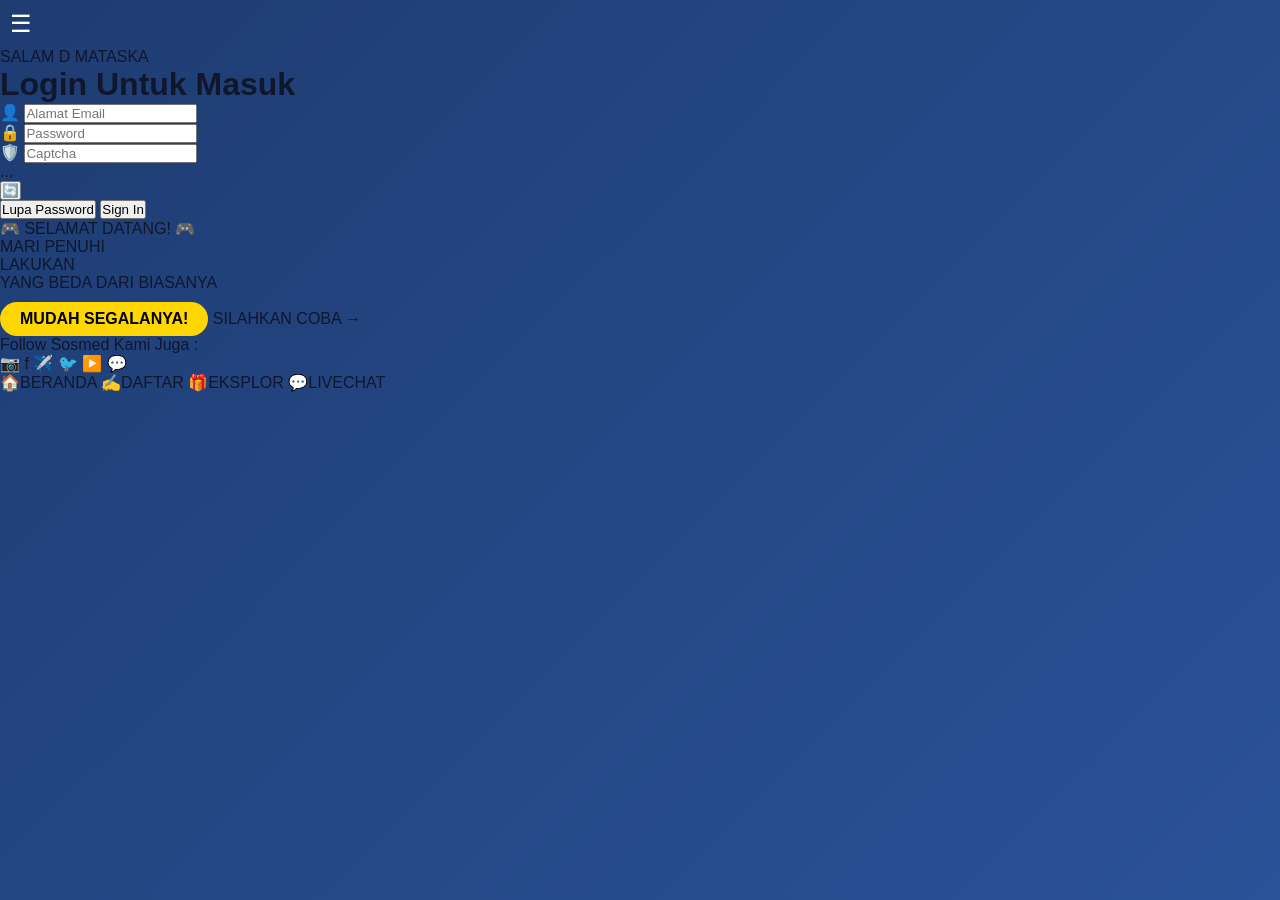
==== index.html @ 355a2a34 "Revise title and enhance sidebar navigation Updated the title and improved accessibility attributes." ====
<!DOCTYPE html>
<html lang="id">
<head>
  <meta charset="UTF-8" />
  <meta name="viewport" content="width=device-width, initial-scale=1.0, maximum-scale=1.0, user-scalable=no" />
  <title>SDN 139 LAMANDA - Portal Resmi</title>
  
  <!-- CSS Modular -->
  <link rel="stylesheet" href="css/core/variables.css">
  <link rel="stylesheet" href="css/core/reset.css">
  <link rel="stylesheet" href="css/layouts/main-layout.css">
  <link rel="stylesheet" href="css/components/ui-components.css">
  <link rel="stylesheet" href="css/components/animations.css">
  <link rel="stylesheet" href="css/modal.css">
  
  <style>
    .menu-btn { background: none; border: none; font-size: 24px; cursor: pointer; color: #fff; padding: 10px; }
    .sidebar { position: fixed; top: 0; left: -280px; width: 260px; height: 100%; background-color: #1a1a2e; color: #fff; transition: left 0.3s ease-in-out; z-index: 1000; box-shadow: 2px 0 10px rgba(0,0,0,0.3); padding-top: 60px; }
    .sidebar.active { left: 0; }
    .close-btn { position: absolute; top: 15px; right: 15px; background: none; border: none; color: #fff; font-size: 28px; cursor: pointer; }
    .sidebar-link { display: flex; align-items: center; padding: 15px 25px; color: #e0e0e0; text-decoration: none; font-size: 16px; border-bottom: 1px solid rgba(255,255,255,0.1); transition: background 0.2s, color 0.2s; }
    .sidebar-link:hover { background-color: #16213e; color: #FFD700; }
    .sidebar-link span { margin-right: 12px; font-size: 20px; }
    .sidebar-overlay { position: fixed; top: 0; left: 0; width: 100%; height: 100%; background-color: rgba(0, 0, 0, 0.5); z-index: 999; display: none; }
    .sidebar-overlay.active { display: block; }
  </style>
</head>
<body>

  <!-- Sidebar Navigasi -->
  <aside class="sidebar" id="sidebar">
    <button class="close-btn" id="closeSidebar" aria-label="Tutup Menu">✕</button>
    <div style="padding: 20px 25px; font-size: 18px; font-weight: bold; border-bottom: 2px solid #FFD700; margin-bottom: 10px;">🏫 TENTANG KAMI</div>
    <a href="visi-misi.html" class="sidebar-link"><span>🎯</span> Visi & Misi Sekolah</a>
    <a href="personil.html" class="sidebar-link"><span>👥</span> Personil</a>
    <a href="rubrik-info.html" class="sidebar-link"><span>📰</span> Rubrik Info</a>
    <a href="layanan.html" class="sidebar-link"><span>🛠️</span> Kombel SAHABAT BERIMAN</a>
    <a href="bel-sekolah.html" class="sidebar-link"><span>🔔</span> Bel Sekolah</a>
  </aside>

  <div class="sidebar-overlay" id="sidebarOverlay"></div>

  <!-- Header -->
  <header class="header">
    <button class="menu-btn" id="menuBtn" aria-label="Buka Menu">☰</button>
    <div class="logo-text">SALAM <span> D MATASKA</span></div>
    <div style="width: 50px;"></div>
  </header>

  <!-- Konten Utama -->
  <main class="container">
    <h1 class="page-title">Login Untuk Masuk</h1>

    <div class="login-box">
      <form id="loginForm">
        <div class="form-group">
          <span class="form-icon">👤</span>
          <input type="email" id="email" class="form-control" placeholder="Alamat Email" required>
        </div>

        <div class="form-group">
          <span class="form-icon">🔒</span>
          <input type="password" id="password" class="form-control" placeholder="Password" required>
        </div>

        <div class="form-group">
          <div class="captcha-box">
            <span class="form-icon">🛡️</span>
            <input type="text" id="captchaInput" class="form-control" placeholder="Captcha" style="flex: 1;" required>
            <div class="captcha-image" id="captcha">...</div>
            <button type="button" class="refresh-captcha" id="btnRefreshCaptcha" aria-label="Refresh Captcha">🔄</button>
          </div>
        </div>

        <div class="button-group">
          <button type="button" class="btn btn-secondary" id="btnForgotPassword">Lupa Password</button>
          <button type="submit" class="btn btn-primary">Sign In</button>
        </div>
      </form>
    </div>

    <div id="infoBerjalan" class="info-berjalan" style="display: none;">
      <div id="infoSlide" class="info-slide">
        <div class="info-judul" id="infoJudul"></div>
        <div class="info-isi-running" id="infoTeks"><span></span></div>
      </div>
    </div>

    <!-- Promo Banner -->
    <div class="promo-banner">
      <div class="promo-title">🎮 SELAMAT DATANG! 🎮</div>
      <div class="promo-subtitle">MARI PENUHI<br>LAKUKAN<br>YANG BEDA DARI BIASANYA</div>
      <div style="background: #FFD700; color: #000; padding: 8px 20px; border-radius: 20px; display: inline-block; font-weight: bold; margin-top: 10px;">MUDAH SEGALANYA!</div>
      <a href="#" class="promo-cta">SILAHKAN COBA →</a>
    </div>

    <!-- Sosial Media -->
    <div class="social-section">
      <div class="social-title">Follow Sosmed Kami Juga :</div>
      <div class="social-icons">
        <a href="#" class="social-icon instagram" title="Instagram">📷</a>
        <a href="#" class="social-icon facebook" title="Facebook">f</a>
        <a href="#" class="social-icon telegram" title="Telegram">✈️</a>
        <a href="#" class="social-icon twitter" title="Twitter">🐦</a>
        <a href="#" class="social-icon youtube" title="YouTube">▶️</a>
        <a href="#" class="social-icon whatsapp" title="WhatsApp">💬</a>
      </div>
    </div>
  </main>

  <!-- Bottom Navigation -->
  <nav class="bottom-nav">
    <a href="#" class="nav-item active"><span class="nav-icon">🏠</span><span class="nav-label">BERANDA</span></a>
    <a href="#" class="nav-item" id="navDaftar"><span class="nav-icon">✍️</span><span class="nav-label">DAFTAR</span></a>
    <a href="#" class="nav-item" id="navEksplor"><span class="nav-icon">🎁</span><span class="nav-label">EKSPLOR</span></a>
    <a href="#" class="nav-item" id="navLiveChat"><span class="nav-icon">💬</span><span class="nav-label">LIVECHAT</span></a>
  </nav>

  <!-- Modal Eksplor -->
  <div id="modalEksplor" class="modal-eksplor-overlay">
    <div class="modal-eksplor-content">
      <button class="modal-eksplor-close" id="btnCloseModal" aria-label="Tutup">&times;</button>
      <div class="modal-eksplor-header">
        <div class="modal-eksplor-icon">💡</div>
        <h2>Eksplorasi Dashboard</h2>
        <p>Selamat datang di Sistem Manajemen SDN 139 LAMANDA.</p>
      </div>
      <div class="modal-eksplor-body">
        <h3 class="modal-section-title"> 6 Fitur Global Utama</h3>
        <div class="feature-grid">
          <div class="feature-item"><div class="feature-icon-wrap portal">🌐</div><div class="feature-text"><strong>Layanan Portal</strong><p>Akses cepat ke SIAGA Pendis, SIMPKB.</p></div></div>
          <div class="feature-item"><div class="feature-icon-wrap arsip">📁</div><div class="feature-text"><strong>Dokumen Arsip</strong><p>Penyimpanan dokumen penting.</p></div></div>
          <div class="feature-item"><div class="feature-icon-wrap statistik">📊</div><div class="feature-text"><strong>Data Statistik</strong><p>Visualisasi data real-time.</p></div></div>
          <div class="feature-item"><div class="feature-icon-wrap admin">📚</div><div class="feature-text"><strong>Administrasi Pembelajaran</strong><p>Modul ajar, penilaian, jadwal.</p></div></div>
          <div class="feature-item"><div class="feature-icon-wrap kolab">🤝</div><div class="feature-text"><strong>Kolaborasi</strong><p>Ruang diskusi antar pendidik.</p></div></div>
          <div class="feature-item"><div class="feature-icon-wrap monitor">👁️</div><div class="feature-text"><strong>Monitoring</strong><p>Pantau progres pembelajaran.</p></div></div>
        </div>
      </div>
      <div class="modal-eksplor-footer">
        <button class="btn-modal-primary" id="btnCloseModalAction">Mengerti, Saya Siap Login</button>
      </div>
    </div>
  </div>

  <!-- Modal Daftar -->
  <div id="modalDaftar" class="modal-overlay-base">
    <div class="modal-daftar-content">
      <button class="modal-daftar-close" id="btnCloseDaftar" aria-label="Tutup">&times;</button>
      <div class="modal-daftar-header">
        <div class="modal-daftar-icon">✍️</div>
        <h2>Pilih Jenis Pendaftaran</h2>
      </div>
      <div class="modal-daftar-body">
        <a href="daftar-member.html" class="choice-card"><div class="choice-icon member">👤</div><div class="choice-text"><h3>Member Dashboard</h3><p>Untuk Guru, Staf, atau Admin.</p></div><div class="choice-arrow">→</div></a>
        <a href="daftar-ppdb.html" class="choice-card"><div class="choice-icon ppdb">🎓</div><div class="choice-text"><h3>Peserta Didik Baru</h3><p>Untuk calon siswa baru (PPDB).</p></div><div class="choice-arrow">→</div></a>
      </div>
      <div class="modal-daftar-footer"><button class="btn-modal-secondary" id="btnCancelDaftar">Batal</button></div>
    </div>
  </div>

  <!-- Modal Lupa Password -->
  <div id="modalLupaPassword" class="modal-overlay-base">
    <div class="modal-daftar-content" style="max-width: 400px;">
      <button class="modal-daftar-close" id="btnCloseLupaPassword" aria-label="Tutup">&times;</button>
      <div class="modal-daftar-header">
        <div class="modal-daftar-icon">🔒</div>
        <h2>Lupa Password?</h2>
        <p style="font-size: 14px; color: #666; margin-top: 5px;">Masukkan email Anda. Kami akan mengirimkan tautan untuk mengatur ulang password.</p>
      </div>
      <div class="modal-daftar-body" style="padding: 20px;">
        <div class="form-group" style="margin-bottom: 15px;">
          <span class="form-icon">📧</span>
          <input type="email" id="resetEmailInput" class="form-control" placeholder="Alamat Email Terdaftar" required>
        </div>
        <div id="lupaPasswordMessage" style="font-size: 13px; margin-bottom: 10px; display: none;"></div>
      </div>
      <div class="modal-daftar-footer" style="display: flex; gap: 10px; justify-content: flex-end;">
        <button class="btn-modal-secondary" id="btnCancelLupaPassword">Batal</button>
        <button class="btn-modal-primary" id="btnSubmitResetEmail">Kirim Tautan</button>
      </div>
    </div>
  </div>

  <div class="loading" id="loading"><div class="spinner"></div></div>

  <!-- Firebase & Scripts -->
  <script type="module" src="js/firebase-config.js"></script>
  <script type="module" src="js/auth-login.js"></script>

  <script>window.LIVECHAT_HIDE_FAB = true;</script>
  <script type="module" src="js/live-chat/live-chat.js"></script>

  <script type="module">
    import { LoginController } from './js/controllers/login-controller.js';
    import { AnnouncementRotator } from './js/components/announcement-rotator.js';
    import { Sidebar } from './js/components/sidebar.js';
    import { initNavActiveState } from './js/components/nav-active-state.js';
    import { Captcha } from './js/components/captcha.js';
    import { ForgotPasswordHandler } from './js/auth-forgot-password.js';

    const captchaManager = new Captcha();
    
    const btnRefresh = document.getElementById('btnRefreshCaptcha');
    if (btnRefresh) btnRefresh.addEventListener('click', () => captchaManager.refresh());

    document.addEventListener('DOMContentLoaded', () => {
      captchaManager.generate();
      
      const loginCtrl = new LoginController(captchaManager);
      loginCtrl.init();
      
      new AnnouncementRotator('infoBerjalan').init();
      new Sidebar().init();
      initNavActiveState();
      
      new ForgotPasswordHandler(); 
    });
  </script>

  <!-- Modal Handlers -->
  <script>
    (function() {
      const modalEksplor = document.getElementById('modalEksplor');
      const navEksplor = document.getElementById('navEksplor');
      const btnCloseEksplor = document.getElementById('btnCloseModal');
      const btnCloseEksplorAction = document.getElementById('btnCloseModalAction');

      function openEksplor(e) { if (e) e.preventDefault(); modalEksplor?.classList.add('active'); document.body.style.overflow = 'hidden'; }
      function closeEksplor() { modalEksplor?.classList.remove('active'); document.body.style.overflow = ''; }

      navEksplor?.addEventListener('click', openEksplor);
      btnCloseEksplor?.addEventListener('click', closeEksplor);
      btnCloseEksplorAction?.addEventListener('click', closeEksplor);
      modalEksplor?.addEventListener('click', function(e) { if (e.target === modalEksplor) closeEksplor(); });

      const modalDaftar = document.getElementById('modalDaftar');
      const navDaftar = document.getElementById('navDaftar');
      const btnCloseDaftar = document.getElementById('btnCloseDaftar');
      const btnCancelDaftar = document.getElementById('btnCancelDaftar');

      function openDaftar(e) { if (e) e.preventDefault(); modalDaftar?.classList.add('active'); document.body.style.overflow = 'hidden'; }
      function closeDaftar() { modalDaftar?.classList.remove('active'); document.body.style.overflow = ''; }

      navDaftar?.addEventListener('click', openDaftar);
      btnCloseDaftar?.addEventListener('click', closeDaftar);
      btnCancelDaftar?.addEventListener('click', closeDaftar);
      modalDaftar?.addEventListener('click', function(e) { if (e.target === modalDaftar) closeDaftar(); });

      const navLiveChat = document.getElementById('navLiveChat');
      navLiveChat?.addEventListener('click', function(e) {
        e.preventDefault();
        if (typeof window.liveChatToggle === 'function') {
          window.liveChatToggle();
        } else {
          alert('Fitur LiveChat sedang memuat, coba lagi sebentar.');
        }
      });

      document.addEventListener('keydown', function(e) {
        if (e.key === 'Escape') { 
          if (modalEksplor?.classList.contains('active')) closeEksplor(); 
          if (modalDaftar?.classList.contains('active')) closeDaftar(); 
        }
      });
    })();
  </script>
</body>
</html>
---- css/core/variables.css ----
/* =========================================
   DESIGN SYSTEM - VARIABLES (CSS TOKENS)
   ========================================= */

:root {
  /*  Brand Colors */
  --color-primary: #1e3c72;
  --color-secondary: #2a5298;
  --color-accent: #FFD700;
  --color-success: #4CAF50;
  --color-danger: #f5576c;
  
  /* ️ Neutral Colors */
  --color-text-dark: #0f172a;
  --color-text-light: #64748b;
  --color-border: #e2e8f0;
  --color-bg-white: #ffffff;
  --color-bg-light: #f8fafc;
  --color-bg-dark: #1a1a1a;

  /* 📏 Spacing */
  --spacing-xs: 4px;
  --spacing-sm: 8px;
  --spacing-md: 16px;
  --spacing-lg: 24px;
  --spacing-xl: 32px;

  /* 🔄 Border Radius */
  --radius-sm: 6px;
  --radius-md: 8px;
  --radius-lg: 12px;
  --radius-xl: 16px;
  --radius-round: 50%;

  /*  Shadows */
  --shadow-sm: 0 2px 8px rgba(0,0,0,0.1);
  --shadow-md: 0 4px 12px rgba(0,0,0,0.15);
  --shadow-lg: 0 8px 20px rgba(0,0,0,0.2);

  /* 🔤 Typography */
  --font-family: 'Segoe UI', Tahoma, Geneva, Verdana, sans-serif;
  --font-size-sm: 13px;
  --font-size-md: 15px;
  --font-size-lg: 18px;
  --font-size-xl: 24px;
}
---- css/modal.css ----
/* ============================================ */
/* css/modal.css - STYLE UNTUK SEMUA MODAL      */
/* ============================================ */

/* Base Overlay untuk semua modal */
.modal-overlay-base,
.modal-eksplor-overlay {
  display: none;
  position: fixed;
  top: 0;
  left: 0;
  width: 100%;
  height: 100%;
  background: rgba(0, 0, 0, 0.75);
  backdrop-filter: blur(5px);
  -webkit-backdrop-filter: blur(5px);
  z-index: 10001;
  justify-content: center;
  align-items: center;
  padding: 16px;
  animation: fadeInOverlay 0.3s ease;
}

.modal-overlay-base.active,
.modal-eksplor-overlay.active {
  display: flex;
}

@keyframes fadeInOverlay {
  from { opacity: 0; }
  to { opacity: 1; }
}

/* Konten Modal (Base) */
.modal-eksplor-content,
.modal-daftar-content {
  background: #fff;
  border-radius: 16px;
  width: 100%;
  max-width: 720px;
  max-height: 90vh;
  overflow-y: auto;
  position: relative;
  box-shadow: 0 20px 60px rgba(0, 0, 0, 0.4);
  animation: slideUp 0.4s cubic-bezier(0.16, 1, 0.3, 1);
}

.modal-daftar-content {
  max-width: 500px;
}

@keyframes slideUp {
  from { transform: translateY(30px); opacity: 0; }
  to { transform: translateY(0); opacity: 1; }
}

/* Tombol Tutup (X) */
.modal-eksplor-close,
.modal-daftar-close {
  position: sticky;
  top: 12px;
  float: right;
  margin: 12px 12px 0 0;
  background: rgba(255, 255, 255, 0.8);
  border: none;
  width: 40px;
  height: 40px;
  border-radius: 50%;
  font-size: 26px;
  line-height: 1;
  cursor: pointer;
  color: #4b5563;
  display: flex;
  align-items: center;
  justify-content: center;
  transition: all 0.2s;
  z-index: 10;
}

.modal-eksplor-close:hover,
.modal-daftar-close:hover {
  background: #fee2e2;
  color: #dc2626;
  transform: rotate(90deg);
}

/* === MODAL EKSPLOR === */
.modal-eksplor-header {
  padding: 32px 32px 20px;
  text-align: center;
  background: linear-gradient(135deg, #1e3c72 0%, #2a5298 100%);
  color: #fff;
  border-radius: 16px 16px 0 0;
}

.modal-eksplor-icon {
  font-size: 48px;
  margin-bottom: 12px;
  display: inline-block;
  animation: bounceIcon 2s ease-in-out infinite;
}

@keyframes bounceIcon {
  0%, 100% { transform: translateY(0); }
  50% { transform: translateY(-8px); }
}

.modal-eksplor-header h2 {
  color: #fff;
  font-size: 1.6rem;
  margin-bottom: 8px;
}

.modal-eksplor-header p {
  color: rgba(255, 255, 255, 0.9);
  font-size: 14px;
  line-height: 1.5;
  max-width: 500px;
  margin: 0 auto;
}

.modal-eksplor-body {
  padding: 24px 32px;
}

.modal-section-title {
  color: #1e3c72;
  font-size: 1.1rem;
  margin-bottom: 16px;
  margin-top: 8px;
  font-weight: bold;
  border-left: 4px solid #FFD700;
  padding-left: 12px;
}

.feature-grid {
  display: grid;
  grid-template-columns: repeat(auto-fill, minmax(280px, 1fr));
  gap: 14px;
  margin-bottom: 24px;
}

.feature-item {
  display: flex;
  gap: 12px;
  padding: 14px;
  background: #f8fafc;
  border-radius: 10px;
  border: 1px solid #e2e8f0;
  transition: all 0.2s;
}

.feature-item:hover {
  transform: translateY(-2px);
  box-shadow: 0 4px 12px rgba(0, 0, 0, 0.08);
  border-color: #2a5298;
}

.feature-icon-wrap {
  width: 44px;
  height: 44px;
  border-radius: 10px;
  display: flex;
  align-items: center;
  justify-content: center;
  font-size: 22px;
  flex-shrink: 0;
}

.feature-icon-wrap.portal { background: #dbeafe; }
.feature-icon-wrap.arsip { background: #fef3c7; }
.feature-icon-wrap.statistik { background: #d1fae5; }
.feature-icon-wrap.admin { background: #fce7f3; }
.feature-icon-wrap.kolab { background: #e0e7ff; }
.feature-icon-wrap.monitor { background: #fee2e2; }

.feature-text strong {
  display: block;
  color: #0f172a;
  margin-bottom: 4px;
  font-size: 14px;
}

.feature-text p {
  color: #64748b;
  font-size: 13px;
  line-height: 1.4;
  margin: 0;
}

.how-it-works {
  background: linear-gradient(135deg, #eff6ff 0%, #dbeafe 100%);
  border-radius: 12px;
  padding: 20px;
  margin-bottom: 20px;
  border-left: 4px solid #2a5298;
}

.how-list {
  list-style: none;
  margin: 12px 0 0 0;
  padding: 0;
}

.how-list li {
  display: flex;
  align-items: flex-start;
  gap: 12px;
  margin-bottom: 12px;
  color: #1e3a8a;
  font-size: 14px;
  line-height: 1.5;
}

.step-number {
  background: #2a5298;
  color: #fff;
  width: 28px;
  height: 28px;
  border-radius: 50%;
  display: flex;
  align-items: center;
  justify-content: center;
  font-weight: bold;
  font-size: 14px;
  flex-shrink: 0;
}

.keunggulan-box {
  background: #fffbeb;
  border-radius: 12px;
  padding: 20px;
  border-left: 4px solid #FFD700;
}

.keunggulan-list {
  list-style: none;
  padding: 0;
  margin: 12px 0 0 0;
}

.keunggulan-list li {
  padding: 6px 0;
  color: #78350f;
  font-size: 14px;
  line-height: 1.5;
}

.modal-eksplor-footer {
  padding: 20px 32px 28px;
  text-align: center;
  border-top: 1px solid #e5e7eb;
  background: #f9fafb;
  border-radius: 0 0 16px 16px;
}

.modal-eksplor-footer p {
  color: #6b7280;
  margin-bottom: 16px;
  font-size: 14px;
}

.btn-modal-primary {
  background: linear-gradient(135deg, #667eea 0%, #764ba2 100%);
  color: #fff;
  padding: 12px 32px;
  border: none;
  border-radius: 25px;
  font-weight: bold;
  font-size: 15px;
  cursor: pointer;
  transition: all 0.3s;
  box-shadow: 0 4px 12px rgba(102, 126, 234, 0.4);
}

.btn-modal-primary:hover {
  transform: translateY(-2px);
  box-shadow: 0 6px 16px rgba(102, 126, 234, 0.5);
}

/* === MODAL DAFTAR === */
.modal-daftar-header {
  padding: 28px 24px 16px;
  text-align: center;
  background: linear-gradient(135deg, #1e3c72 0%, #2a5298 100%);
  color: #fff;
}

.modal-daftar-icon {
  font-size: 40px;
  margin-bottom: 8px;
  display: inline-block;
}

.modal-daftar-header h2 {
  color: #fff;
  font-size: 1.4rem;
  margin: 0 0 6px 0;
}

.modal-daftar-header p {
  color: rgba(255, 255, 255, 0.85);
  font-size: 13px;
  line-height: 1.4;
  margin: 0;
}

.modal-daftar-body {
  padding: 20px;
  display: flex;
  flex-direction: column;
  gap: 16px;
}

.choice-card {
  display: flex;
  align-items: center;
  gap: 16px;
  padding: 16px;
  background: #f8fafc;
  border: 2px solid #e2e8f0;
  border-radius: 12px;
  text-decoration: none;
  color: inherit;
  transition: all 0.2s ease;
}

.choice-card:hover {
  border-color: #2a5298;
  background: #eff6ff;
  transform: translateY(-2px);
  box-shadow: 0 4px 12px rgba(42, 82, 152, 0.15);
}

.choice-icon {
  width: 48px;
  height: 48px;
  border-radius: 10px;
  display: flex;
  align-items: center;
  justify-content: center;
  font-size: 24px;
  flex-shrink: 0;
}

.choice-icon.member { background: #dbeafe; }
.choice-icon.ppdb { background: #fef3c7; }

.choice-text { flex: 1; }

.choice-text h3 {
  font-size: 15px;
  font-weight: bold;
  color: #0f172a;
  margin: 0 0 4px 0;
}

.choice-text p {
  font-size: 12px;
  color: #64748b;
  line-height: 1.4;
  margin: 0;
}

.choice-arrow {
  font-size: 20px;
  color: #94a3b8;
  transition: transform 0.2s;
}

.choice-card:hover .choice-arrow {
  transform: translateX(4px);
  color: #2a5298;
}

.modal-daftar-footer {
  padding: 0 20px 24px;
  text-align: center;
}

.btn-modal-secondary {
  background: #f3f4f6;
  color: #4b5563;
  padding: 12px 32px;
  border: none;
  border-radius: 8px;
  font-weight: bold;
  font-size: 14px;
  cursor: pointer;
  transition: all 0.2s;
  width: 100%;
}

.btn-modal-secondary:hover {
  background: #e5e7eb;
  color: #1f2937;
}

/* Responsif Mobile */
@media (max-width: 480px) {
  .modal-overlay-base,
  .modal-eksplor-overlay {
    padding: 0;
    align-items: flex-end;
  }
  
  .modal-eksplor-content,
  .modal-daftar-content {
    max-width: 100%;
    max-height: 95vh;
    border-radius: 20px 20px 0 0;
    animation: slideUpMobile 0.3s ease-out;
  }
  
  @keyframes slideUpMobile {
    from { transform: translateY(100%); }
    to { transform: translateY(0); }
  }
  
  .modal-eksplor-header,
  .modal-daftar-header {
    padding: 24px 20px 16px;
    border-radius: 20px 20px 0 0;
  }
  
  .modal-eksplor-body,
  .modal-daftar-body {
    padding: 20px;
  }
  
  .feature-grid {
    grid-template-columns: 1fr;
  }
  
  .modal-eksplor-footer {
    padding: 16px 20px 20px;
  }
  
  .btn-modal-primary,
  .btn-modal-secondary {
    width: 100%;
    padding: 14px;
  }
}
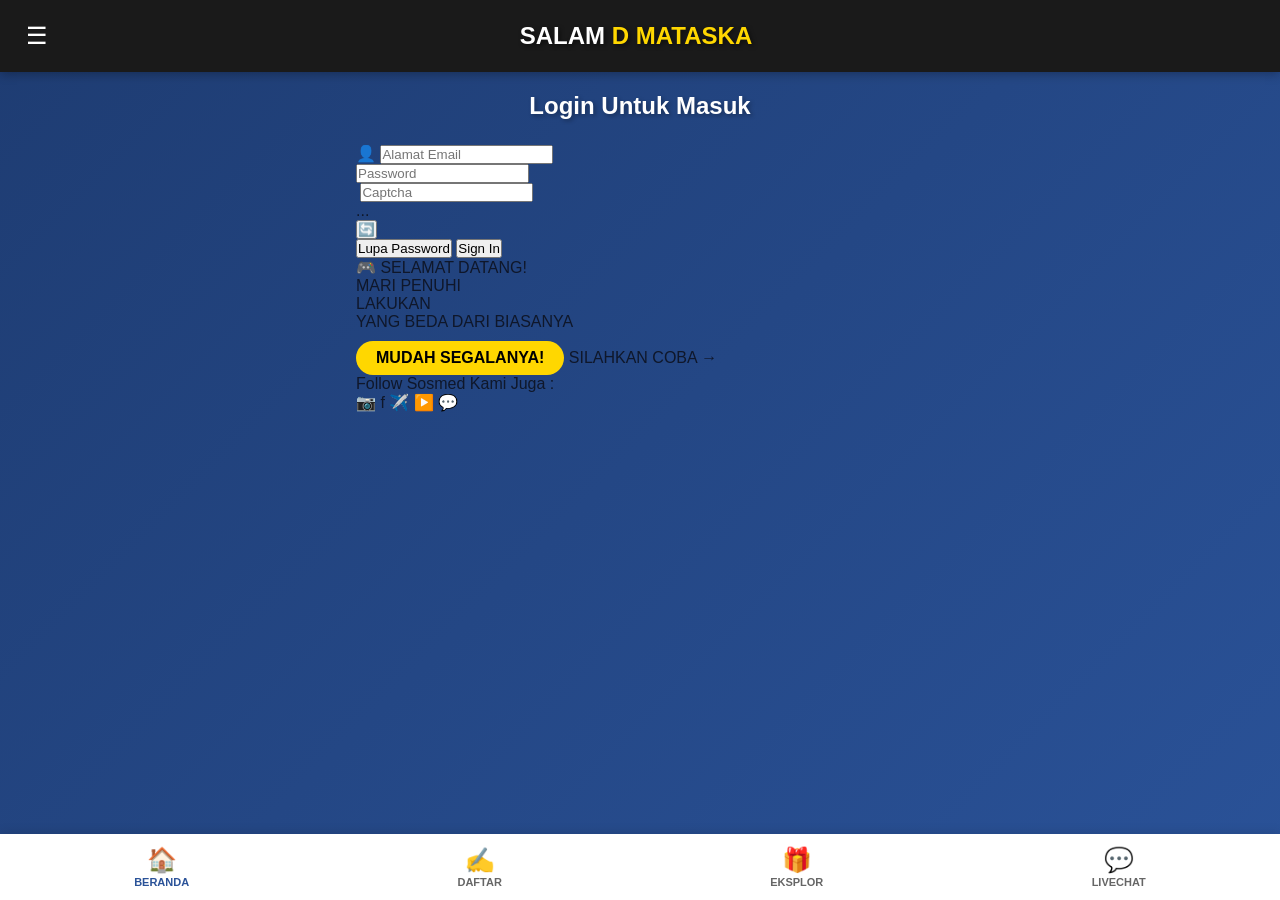
==== commit c69ee14e: "Update index.html" ====
--- a/index.html
+++ b/index.html
@@ -3,12 +3,12 @@
 <head>
   <meta charset="UTF-8" />
   <meta name="viewport" content="width=device-width, initial-scale=1.0, maximum-scale=1.0, user-scalable=no" />
-  <title>SDN 139 LAMANDA - Portal Resmi</title>
+  <title>SDN 139LAMANDA - sdn139 LAMANDA</title>
   
-  <!-- CSS Modular -->
+  <!-- ✅ CSS MODULAR (login.css & form.css dihapus karena konflik dengan design system) -->
   <link rel="stylesheet" href="css/core/variables.css">
   <link rel="stylesheet" href="css/core/reset.css">
-  <link rel="stylesheet" href="css/layouts/main-layout.css">
+  <link rel="stylesheet" href="css/layout/main-layout.css">
   <link rel="stylesheet" href="css/components/ui-components.css">
   <link rel="stylesheet" href="css/components/animations.css">
   <link rel="stylesheet" href="css/modal.css">
@@ -26,29 +26,25 @@
   </style>
 </head>
 <body>
-
-  <!-- Sidebar Navigasi -->
-  <aside class="sidebar" id="sidebar">
-    <button class="close-btn" id="closeSidebar" aria-label="Tutup Menu">✕</button>
+  <div class="sidebar" id="sidebar">
+    <button class="close-btn" id="closeSidebar">✕</button>
     <div style="padding: 20px 25px; font-size: 18px; font-weight: bold; border-bottom: 2px solid #FFD700; margin-bottom: 10px;">🏫 TENTANG KAMI</div>
-    <a href="visi-misi.html" class="sidebar-link"><span>🎯</span> Visi & Misi Sekolah</a>
-    <a href="personil.html" class="sidebar-link"><span>👥</span> Personil</a>
-    <a href="rubrik-info.html" class="sidebar-link"><span>📰</span> Rubrik Info</a>
-    <a href="layanan.html" class="sidebar-link"><span>🛠️</span> Kombel SAHABAT BERIMAN</a>
-    <a href="bel-sekolah.html" class="sidebar-link"><span>🔔</span> Bel Sekolah</a>
-  </aside>
+    <a href="visi-misi.html" class="sidebar-link"><span></span> Visi & Misi Sekolah</a>
+    <a href="personil.html" class="sidebar-link"><span></span> Personil</a>
+    <a href="rubrik-info.html" class="sidebar-link"><span></span> Rubrik Info</a>
+    <a href="layanan.html" class="sidebar-link"><span>️</span> Kombel SAHABAT BERIMAN</a>
+    <a href="bel-sekolah.html" class="sidebar-link"><span></span> bel sekolah</a>
+  </div>
 
   <div class="sidebar-overlay" id="sidebarOverlay"></div>
 
-  <!-- Header -->
   <header class="header">
-    <button class="menu-btn" id="menuBtn" aria-label="Buka Menu">☰</button>
+    <button class="menu-btn" id="menuBtn">☰</button>
     <div class="logo-text">SALAM <span> D MATASKA</span></div>
     <div style="width: 50px;"></div>
   </header>
 
-  <!-- Konten Utama -->
-  <main class="container">
+  <div class="container">
     <h1 class="page-title">Login Untuk Masuk</h1>
 
     <div class="login-box">
@@ -59,16 +55,16 @@
         </div>
 
         <div class="form-group">
-          <span class="form-icon">🔒</span>
+          <span class="form-icon"></span>
           <input type="password" id="password" class="form-control" placeholder="Password" required>
         </div>
 
         <div class="form-group">
           <div class="captcha-box">
-            <span class="form-icon">🛡️</span>
+            <span class="form-icon">️</span>
             <input type="text" id="captchaInput" class="form-control" placeholder="Captcha" style="flex: 1;" required>
             <div class="captcha-image" id="captcha">...</div>
-            <button type="button" class="refresh-captcha" id="btnRefreshCaptcha" aria-label="Refresh Captcha">🔄</button>
+            <button type="button" class="refresh-captcha" id="btnRefreshCaptcha">🔄</button>
           </div>
         </div>
 
@@ -86,34 +82,31 @@
       </div>
     </div>
 
-    <!-- Promo Banner -->
     <div class="promo-banner">
-      <div class="promo-title">🎮 SELAMAT DATANG! 🎮</div>
+      <div class="promo-title">🎮 SELAMAT DATANG! </div>
       <div class="promo-subtitle">MARI PENUHI<br>LAKUKAN<br>YANG BEDA DARI BIASANYA</div>
       <div style="background: #FFD700; color: #000; padding: 8px 20px; border-radius: 20px; display: inline-block; font-weight: bold; margin-top: 10px;">MUDAH SEGALANYA!</div>
       <a href="#" class="promo-cta">SILAHKAN COBA →</a>
     </div>
 
-    <!-- Sosial Media -->
     <div class="social-section">
       <div class="social-title">Follow Sosmed Kami Juga :</div>
       <div class="social-icons">
-        <a href="#" class="social-icon instagram" title="Instagram">📷</a>
-        <a href="#" class="social-icon facebook" title="Facebook">f</a>
-        <a href="#" class="social-icon telegram" title="Telegram">✈️</a>
-        <a href="#" class="social-icon twitter" title="Twitter">🐦</a>
-        <a href="#" class="social-icon youtube" title="YouTube">▶️</a>
-        <a href="#" class="social-icon whatsapp" title="WhatsApp">💬</a>
-      </div>
-    </div>
-  </main>
-
-  <!-- Bottom Navigation -->
+        <a href="#" class="social-icon instagram">📷</a>
+        <a href="#" class="social-icon facebook">f</a>
+        <a href="#" class="social-icon telegram">✈️</a>
+        <a href="#" class="social-icon twitter"></a>
+        <a href="#" class="social-icon youtube">▶️</a>
+        <a href="#" class="social-icon whatsapp">💬</a>
+      </div>
+    </div>
+  </div>
+
   <nav class="bottom-nav">
     <a href="#" class="nav-item active"><span class="nav-icon">🏠</span><span class="nav-label">BERANDA</span></a>
     <a href="#" class="nav-item" id="navDaftar"><span class="nav-icon">✍️</span><span class="nav-label">DAFTAR</span></a>
     <a href="#" class="nav-item" id="navEksplor"><span class="nav-icon">🎁</span><span class="nav-label">EKSPLOR</span></a>
-    <a href="#" class="nav-item" id="navLiveChat"><span class="nav-icon">💬</span><span class="nav-label">LIVECHAT</span></a>
+    <a href="#" class="nav-item" id="navLiveChat" onclick="window.liveChatToggle(); return false;"><span class="nav-icon">💬</span><span class="nav-label">LIVECHAT</span></a>
   </nav>
 
   <!-- Modal Eksplor -->
@@ -121,18 +114,18 @@
     <div class="modal-eksplor-content">
       <button class="modal-eksplor-close" id="btnCloseModal" aria-label="Tutup">&times;</button>
       <div class="modal-eksplor-header">
-        <div class="modal-eksplor-icon">💡</div>
+        <div class="modal-eksplor-icon">️</div>
         <h2>Eksplorasi Dashboard</h2>
         <p>Selamat datang di Sistem Manajemen SDN 139 LAMANDA.</p>
       </div>
       <div class="modal-eksplor-body">
         <h3 class="modal-section-title"> 6 Fitur Global Utama</h3>
         <div class="feature-grid">
-          <div class="feature-item"><div class="feature-icon-wrap portal">🌐</div><div class="feature-text"><strong>Layanan Portal</strong><p>Akses cepat ke SIAGA Pendis, SIMPKB.</p></div></div>
-          <div class="feature-item"><div class="feature-icon-wrap arsip">📁</div><div class="feature-text"><strong>Dokumen Arsip</strong><p>Penyimpanan dokumen penting.</p></div></div>
+          <div class="feature-item"><div class="feature-icon-wrap portal"></div><div class="feature-text"><strong>Layanan Portal</strong><p>Akses cepat ke SIAGA Pendis, SIMPKB.</p></div></div>
+          <div class="feature-item"><div class="feature-icon-wrap arsip"></div><div class="feature-text"><strong>Dokumen Arsip</strong><p>Penyimpanan dokumen penting.</p></div></div>
           <div class="feature-item"><div class="feature-icon-wrap statistik">📊</div><div class="feature-text"><strong>Data Statistik</strong><p>Visualisasi data real-time.</p></div></div>
           <div class="feature-item"><div class="feature-icon-wrap admin">📚</div><div class="feature-text"><strong>Administrasi Pembelajaran</strong><p>Modul ajar, penilaian, jadwal.</p></div></div>
-          <div class="feature-item"><div class="feature-icon-wrap kolab">🤝</div><div class="feature-text"><strong>Kolaborasi</strong><p>Ruang diskusi antar pendidik.</p></div></div>
+          <div class="feature-item"><div class="feature-icon-wrap kolab"></div><div class="feature-text"><strong>Kolaborasi</strong><p>Ruang diskusi antar pendidik.</p></div></div>
           <div class="feature-item"><div class="feature-icon-wrap monitor">👁️</div><div class="feature-text"><strong>Monitoring</strong><p>Pantau progres pembelajaran.</p></div></div>
         </div>
       </div>
@@ -151,14 +144,14 @@
         <h2>Pilih Jenis Pendaftaran</h2>
       </div>
       <div class="modal-daftar-body">
-        <a href="daftar-member.html" class="choice-card"><div class="choice-icon member">👤</div><div class="choice-text"><h3>Member Dashboard</h3><p>Untuk Guru, Staf, atau Admin.</p></div><div class="choice-arrow">→</div></a>
-        <a href="daftar-ppdb.html" class="choice-card"><div class="choice-icon ppdb">🎓</div><div class="choice-text"><h3>Peserta Didik Baru</h3><p>Untuk calon siswa baru (PPDB).</p></div><div class="choice-arrow">→</div></a>
+        <a href="daftar-member.html" class="choice-card"><div class="choice-icon member"></div><div class="choice-text"><h3>Member Dashboard</h3><p>Untuk Guru, Staf, atau Admin.</p></div><div class="choice-arrow">→</div></a>
+        <a href="daftar-ppdb.html" class="choice-card"><div class="choice-icon ppdb"></div><div class="choice-text"><h3>Peserta Didik Baru</h3><p>Untuk calon siswa baru (PPDB).</p></div><div class="choice-arrow">→</div></a>
       </div>
       <div class="modal-daftar-footer"><button class="btn-modal-secondary" id="btnCancelDaftar">Batal</button></div>
     </div>
   </div>
 
-  <!-- Modal Lupa Password -->
+  <!-- MODAL LUPA PASSWORD -->
   <div id="modalLupaPassword" class="modal-overlay-base">
     <div class="modal-daftar-content" style="max-width: 400px;">
       <button class="modal-daftar-close" id="btnCloseLupaPassword" aria-label="Tutup">&times;</button>
@@ -183,13 +176,14 @@
 
   <div class="loading" id="loading"><div class="spinner"></div></div>
 
-  <!-- Firebase & Scripts -->
+  <!-- ✅ FIREBASE & AUTH (di-comment sementara sampai file dibuat) -->
+  <!--
   <script type="module" src="js/firebase-config.js"></script>
   <script type="module" src="js/auth-login.js"></script>
-
-  <script>window.LIVECHAT_HIDE_FAB = true;</script>
   <script type="module" src="js/live-chat/live-chat.js"></script>
-
+  -->
+
+  <!-- ✅ MODULAR SCRIPTS -->
   <script type="module">
     import { LoginController } from './js/controllers/login-controller.js';
     import { AnnouncementRotator } from './js/components/announcement-rotator.js';
@@ -217,7 +211,7 @@
     });
   </script>
 
-  <!-- Modal Handlers -->
+  <!-- ✅ MODAL HANDLERS -->
   <script>
     (function() {
       const modalEksplor = document.getElementById('modalEksplor');
--- a/css/layout/main-layout.css
+++ b/css/layout/main-layout.css
@@ -0,0 +1,90 @@
+/* =========================================
+   MAIN LAYOUT (Header, Container, Nav)
+   ========================================= */
+
+/* Header */
+.header {
+  background: #1a1a1a;
+  padding: 12px 16px;
+  display: flex;
+  align-items: center;
+  justify-content: space-between;
+  position: sticky;
+  top: 0;
+  z-index: 100;
+  box-shadow: 0 2px 10px rgba(0,0,0,0.3);
+}
+
+.menu-btn {
+  background: none;
+  border: 2px solid #fff;
+  color: #fff;
+  padding: 8px 12px;
+  border-radius: 6px;
+  cursor: pointer;
+  font-size: 18px;
+}
+
+.logo-text {
+  color: #fff;
+  font-size: 24px;
+  font-weight: bold;
+  text-shadow: 2px 2px 4px rgba(0,0,0,0.5);
+}
+
+.logo-text span {
+  color: #FFD700;
+}
+
+/* Main Container */
+.container {
+  max-width: 600px;
+  margin: 0 auto;
+  padding: 20px 16px;
+}
+
+.page-title {
+  color: #fff;
+  font-size: 24px;
+  margin-bottom: 24px;
+  text-align: center;
+  text-shadow: 2px 2px 4px rgba(0,0,0,0.3);
+}
+
+/* Bottom Navigation */
+.bottom-nav {
+  position: fixed;
+  bottom: 0;
+  left: 0;
+  right: 0;
+  background: #fff;
+  display: flex;
+  justify-content: space-around;
+  padding: 8px 0;
+  box-shadow: 0 -2px 10px rgba(0,0,0,0.1);
+  z-index: 100;
+}
+
+.nav-item {
+  display: flex;
+  flex-direction: column;
+  align-items: center;
+  text-decoration: none;
+  color: #666;
+  padding: 4px 12px;
+  transition: all 0.3s;
+}
+
+.nav-item:hover, .nav-item.active {
+  color: #2a5298;
+}
+
+.nav-icon {
+  font-size: 24px;
+  margin-bottom: 2px;
+}
+
+.nav-label {
+  font-size: 11px;
+  font-weight: 600;
+}
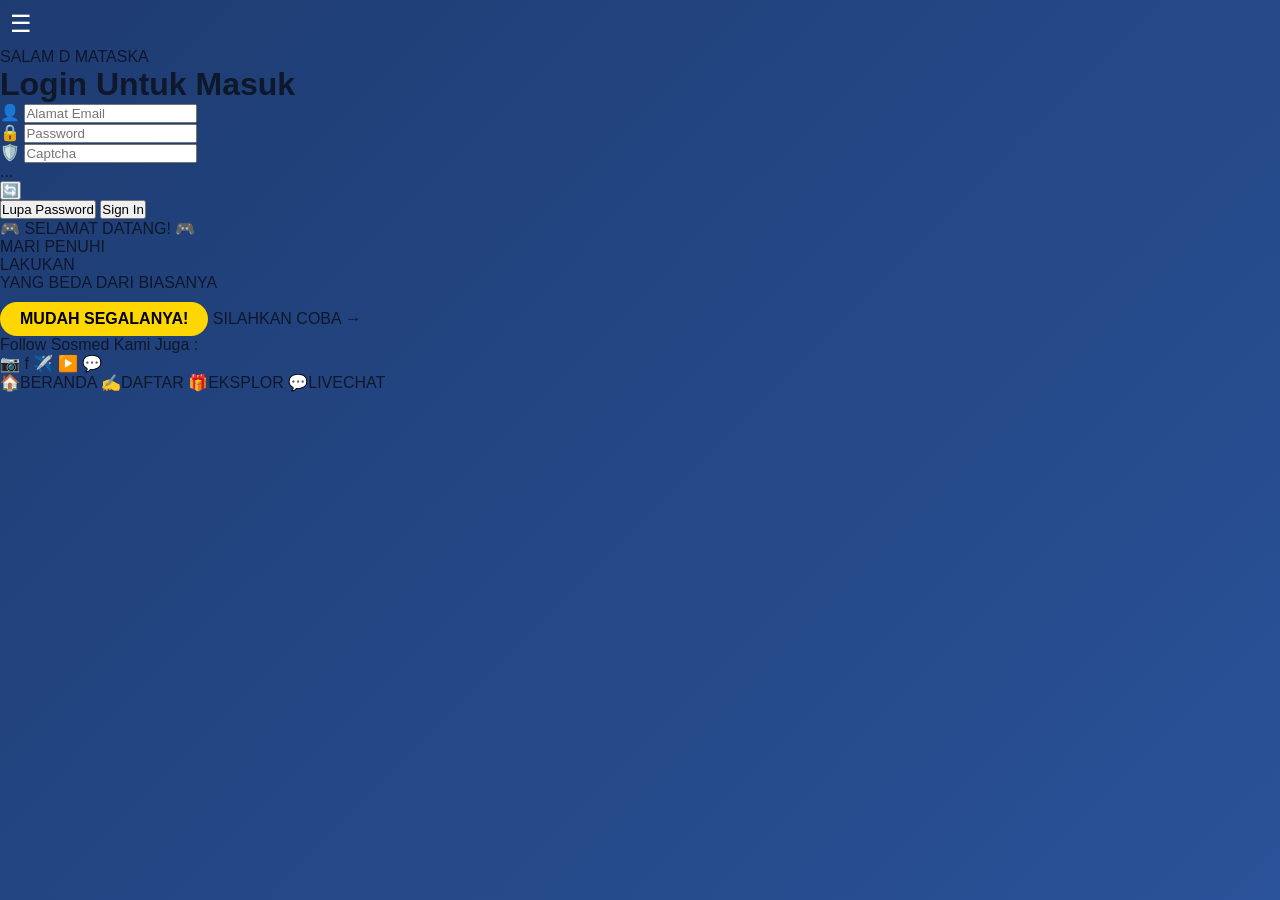
==== commit 83f30133: "Update HTML structure and comments for clarity" ====
--- a/index.html
+++ b/index.html
@@ -1,3 +1,4 @@
+
 <!DOCTYPE html>
 <html lang="id">
 <head>
@@ -5,10 +6,10 @@
   <meta name="viewport" content="width=device-width, initial-scale=1.0, maximum-scale=1.0, user-scalable=no" />
   <title>SDN 139LAMANDA - sdn139 LAMANDA</title>
   
-  <!-- ✅ CSS MODULAR (login.css & form.css dihapus karena konflik dengan design system) -->
+  <!-- ✅ CSS MODULAR (Struktur Baru Fase 4) -->
   <link rel="stylesheet" href="css/core/variables.css">
   <link rel="stylesheet" href="css/core/reset.css">
-  <link rel="stylesheet" href="css/layout/main-layout.css">
+  <link rel="stylesheet" href="css/layouts/main-layout.css">
   <link rel="stylesheet" href="css/components/ui-components.css">
   <link rel="stylesheet" href="css/components/animations.css">
   <link rel="stylesheet" href="css/modal.css">
@@ -32,8 +33,8 @@
     <a href="visi-misi.html" class="sidebar-link"><span></span> Visi & Misi Sekolah</a>
     <a href="personil.html" class="sidebar-link"><span></span> Personil</a>
     <a href="rubrik-info.html" class="sidebar-link"><span></span> Rubrik Info</a>
-    <a href="layanan.html" class="sidebar-link"><span>️</span> Kombel SAHABAT BERIMAN</a>
-    <a href="bel-sekolah.html" class="sidebar-link"><span></span> bel sekolah</a>
+    <a href="layanan.html" class="sidebar-link"><span>🛠️</span> Kombel SAHABAT BERIMAN</a>
+     <a href="bel-sekolah.html" class="sidebar-link"><span></span> bel sekolah</a>
   </div>
 
   <div class="sidebar-overlay" id="sidebarOverlay"></div>
@@ -55,13 +56,13 @@
         </div>
 
         <div class="form-group">
-          <span class="form-icon"></span>
+          <span class="form-icon">🔒</span>
           <input type="password" id="password" class="form-control" placeholder="Password" required>
         </div>
 
         <div class="form-group">
           <div class="captcha-box">
-            <span class="form-icon">️</span>
+            <span class="form-icon">🛡️</span>
             <input type="text" id="captchaInput" class="form-control" placeholder="Captcha" style="flex: 1;" required>
             <div class="captcha-image" id="captcha">...</div>
             <button type="button" class="refresh-captcha" id="btnRefreshCaptcha">🔄</button>
@@ -83,7 +84,7 @@
     </div>
 
     <div class="promo-banner">
-      <div class="promo-title">🎮 SELAMAT DATANG! </div>
+      <div class="promo-title">🎮 SELAMAT DATANG! 🎮</div>
       <div class="promo-subtitle">MARI PENUHI<br>LAKUKAN<br>YANG BEDA DARI BIASANYA</div>
       <div style="background: #FFD700; color: #000; padding: 8px 20px; border-radius: 20px; display: inline-block; font-weight: bold; margin-top: 10px;">MUDAH SEGALANYA!</div>
       <a href="#" class="promo-cta">SILAHKAN COBA →</a>
@@ -125,7 +126,7 @@
           <div class="feature-item"><div class="feature-icon-wrap arsip"></div><div class="feature-text"><strong>Dokumen Arsip</strong><p>Penyimpanan dokumen penting.</p></div></div>
           <div class="feature-item"><div class="feature-icon-wrap statistik">📊</div><div class="feature-text"><strong>Data Statistik</strong><p>Visualisasi data real-time.</p></div></div>
           <div class="feature-item"><div class="feature-icon-wrap admin">📚</div><div class="feature-text"><strong>Administrasi Pembelajaran</strong><p>Modul ajar, penilaian, jadwal.</p></div></div>
-          <div class="feature-item"><div class="feature-icon-wrap kolab"></div><div class="feature-text"><strong>Kolaborasi</strong><p>Ruang diskusi antar pendidik.</p></div></div>
+          <div class="feature-item"><div class="feature-icon-wrap kolab">🤝</div><div class="feature-text"><strong>Kolaborasi</strong><p>Ruang diskusi antar pendidik.</p></div></div>
           <div class="feature-item"><div class="feature-icon-wrap monitor">👁️</div><div class="feature-text"><strong>Monitoring</strong><p>Pantau progres pembelajaran.</p></div></div>
         </div>
       </div>
@@ -151,7 +152,7 @@
     </div>
   </div>
 
-  <!-- MODAL LUPA PASSWORD -->
+  <!-- ✅ MODAL LUPA PASSWORD (BARU - MANDIRI) -->
   <div id="modalLupaPassword" class="modal-overlay-base">
     <div class="modal-daftar-content" style="max-width: 400px;">
       <button class="modal-daftar-close" id="btnCloseLupaPassword" aria-label="Tutup">&times;</button>
@@ -176,30 +177,43 @@
 
   <div class="loading" id="loading"><div class="spinner"></div></div>
 
-  <!-- ✅ FIREBASE & AUTH (di-comment sementara sampai file dibuat) -->
-  <!--
+  <!-- ✅ FIREBASE & AUTH -->
   <script type="module" src="js/firebase-config.js"></script>
   <script type="module" src="js/auth-login.js"></script>
+
+  <!-- ✅ LIVE CHAT -->
+  <!-- Halaman ini sudah punya trigger sendiri (tab LIVECHAT di bottom nav),
+       jadi floating button bawaan live-chat.js disembunyikan supaya tidak
+       ada 2 tombol chat tumpang tindih. Flag ini HARUS di-set sebelum
+       script live-chat.js dimuat. -->
+  <script>window.LIVECHAT_HIDE_FAB = true;</script>
   <script type="module" src="js/live-chat/live-chat.js"></script>
-  -->
-
-  <!-- ✅ MODULAR SCRIPTS -->
+
+  <!-- ✅ MODULAR SCRIPTS (DIPERBAIKI) -->
   <script type="module">
     import { LoginController } from './js/controllers/login-controller.js';
     import { AnnouncementRotator } from './js/components/announcement-rotator.js';
     import { Sidebar } from './js/components/sidebar.js';
     import { initNavActiveState } from './js/components/nav-active-state.js';
     import { Captcha } from './js/components/captcha.js';
-    import { ForgotPasswordHandler } from './js/auth-forgot-password.js';
-
+    import { ForgotPasswordHandler } from './js/auth-forgot-password.js'; // ✅ IMPORT BARU
+
+    // 1. Buat Captcha HANYA SATU KALI (instance tunggal)
     const captchaManager = new Captcha();
     
+    // 2. Event Listener Tombol Refresh
     const btnRefresh = document.getElementById('btnRefreshCaptcha');
     if (btnRefresh) btnRefresh.addEventListener('click', () => captchaManager.refresh());
 
+    // ✅ CATATAN: Event listener "Lupa Password" (alert) dihapus karena sekarang 
+    // ditangani sepenuhnya oleh class ForgotPasswordHandler yang mandiri.
+
+    // 3. Inisialisasi Modul Utama
     document.addEventListener('DOMContentLoaded', () => {
+      // Generate captcha pertama kali
       captchaManager.generate();
       
+      // ✅ PERBAIKAN: Kirim 'captchaManager' ke LoginController
       const loginCtrl = new LoginController(captchaManager);
       loginCtrl.init();
       
@@ -207,11 +221,12 @@
       new Sidebar().init();
       initNavActiveState();
       
+      // ✅ INISIALISASI FITUR LUPA PASSWORD YANG MANDIRI
       new ForgotPasswordHandler(); 
     });
   </script>
 
-  <!-- ✅ MODAL HANDLERS -->
+  <!-- ✅ MODAL HANDLERS (Eksplor & Daftar) -->
   <script>
     (function() {
       const modalEksplor = document.getElementById('modalEksplor');
@@ -240,6 +255,9 @@
       btnCancelDaftar?.addEventListener('click', closeDaftar);
       modalDaftar?.addEventListener('click', function(e) { if (e.target === modalDaftar) closeDaftar(); });
 
+      // ✅ LIVE CHAT: sambungkan tab LIVECHAT di bottom nav ke widget chat
+      // yang dibuat oleh js/live-chat/live-chat.js. window.liveChatToggle
+      // sudah menangani sendiri kasus "belum login" (akan munculkan alert).
       const navLiveChat = document.getElementById('navLiveChat');
       navLiveChat?.addEventListener('click', function(e) {
         e.preventDefault();
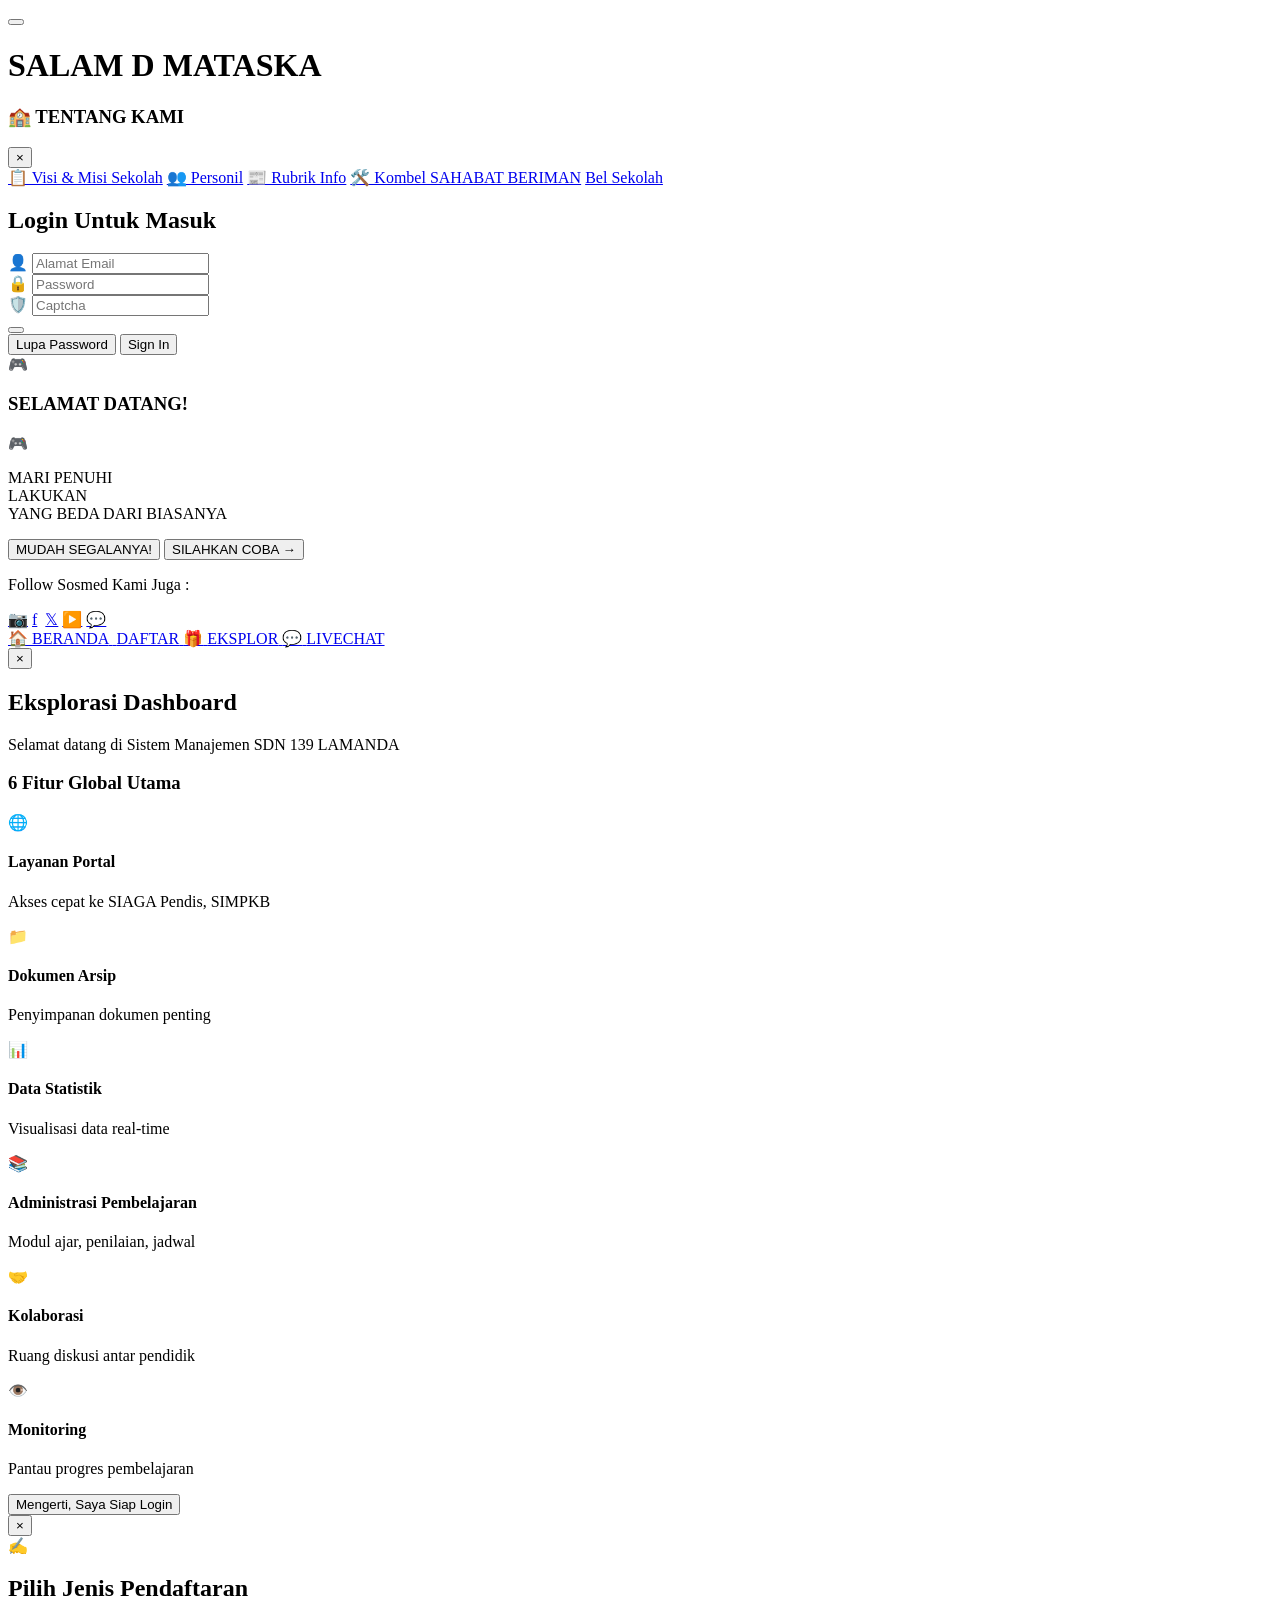
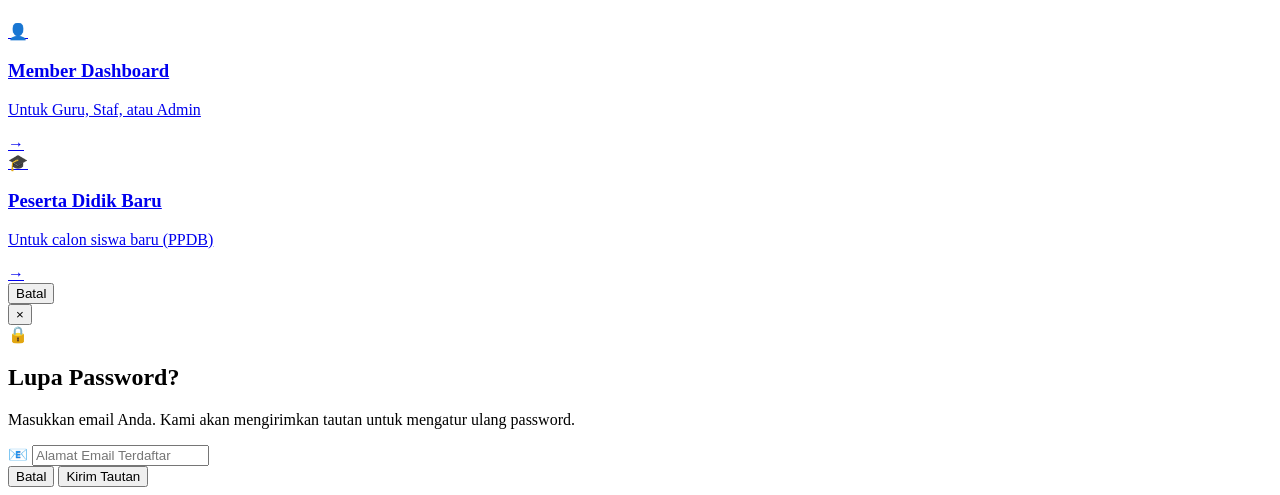
==== commit 0ae7c508: "Update index.html" ====
--- a/index.html
+++ b/index.html
@@ -1,71 +1,65 @@
-
 <!DOCTYPE html>
 <html lang="id">
 <head>
-  <meta charset="UTF-8" />
-  <meta name="viewport" content="width=device-width, initial-scale=1.0, maximum-scale=1.0, user-scalable=no" />
-  <title>SDN 139LAMANDA - sdn139 LAMANDA</title>
-  
-  <!-- ✅ CSS MODULAR (Struktur Baru Fase 4) -->
-  <link rel="stylesheet" href="css/core/variables.css">
-  <link rel="stylesheet" href="css/core/reset.css">
-  <link rel="stylesheet" href="css/layouts/main-layout.css">
-  <link rel="stylesheet" href="css/components/ui-components.css">
-  <link rel="stylesheet" href="css/components/animations.css">
-  <link rel="stylesheet" href="css/modal.css">
-  
-  <style>
-    .menu-btn { background: none; border: none; font-size: 24px; cursor: pointer; color: #fff; padding: 10px; }
-    .sidebar { position: fixed; top: 0; left: -280px; width: 260px; height: 100%; background-color: #1a1a2e; color: #fff; transition: left 0.3s ease-in-out; z-index: 1000; box-shadow: 2px 0 10px rgba(0,0,0,0.3); padding-top: 60px; }
-    .sidebar.active { left: 0; }
-    .close-btn { position: absolute; top: 15px; right: 15px; background: none; border: none; color: #fff; font-size: 28px; cursor: pointer; }
-    .sidebar-link { display: flex; align-items: center; padding: 15px 25px; color: #e0e0e0; text-decoration: none; font-size: 16px; border-bottom: 1px solid rgba(255,255,255,0.1); transition: background 0.2s, color 0.2s; }
-    .sidebar-link:hover { background-color: #16213e; color: #FFD700; }
-    .sidebar-link span { margin-right: 12px; font-size: 20px; }
-    .sidebar-overlay { position: fixed; top: 0; left: 0; width: 100%; height: 100%; background-color: rgba(0, 0, 0, 0.5); z-index: 999; display: none; }
-    .sidebar-overlay.active { display: block; }
-  </style>
+  <meta charset="UTF-8">
+  <meta name="viewport" content="width=device-width, initial-scale=1.0">
+  <title>SDN 139 LAMANDA - Login</title>
+  <link rel="stylesheet" href="css/style.css">
 </head>
 <body>
-  <div class="sidebar" id="sidebar">
-    <button class="close-btn" id="closeSidebar">✕</button>
-    <div style="padding: 20px 25px; font-size: 18px; font-weight: bold; border-bottom: 2px solid #FFD700; margin-bottom: 10px;">🏫 TENTANG KAMI</div>
-    <a href="visi-misi.html" class="sidebar-link"><span></span> Visi & Misi Sekolah</a>
-    <a href="personil.html" class="sidebar-link"><span></span> Personil</a>
-    <a href="rubrik-info.html" class="sidebar-link"><span></span> Rubrik Info</a>
-    <a href="layanan.html" class="sidebar-link"><span>🛠️</span> Kombel SAHABAT BERIMAN</a>
-     <a href="bel-sekolah.html" class="sidebar-link"><span></span> bel sekolah</a>
-  </div>
-
-  <div class="sidebar-overlay" id="sidebarOverlay"></div>
-
+  <!-- Header -->
   <header class="header">
-    <button class="menu-btn" id="menuBtn">☰</button>
-    <div class="logo-text">SALAM <span> D MATASKA</span></div>
-    <div style="width: 50px;"></div>
+    <button class="menu-toggle" id="menuToggle">
+      <span></span>
+      <span></span>
+      <span></span>
+    </button>
+    <div class="logo">
+      <h1>SALAM <span>D MATASKA</span></h1>
+    </div>
   </header>
 
+  <!-- Sidebar -->
+  <aside class="sidebar" id="sidebar">
+    <div class="sidebar-header">
+      <h3>🏫 TENTANG KAMI</h3>
+      <button class="close-sidebar" id="closeSidebar">&times;</button>
+    </div>
+    <nav class="sidebar-nav">
+      <a href="visi-misi.html" class="nav-link">📋 Visi & Misi Sekolah</a>
+      <a href="personil.html" class="nav-link">👥 Personil</a>
+      <a href="rubrik-info.html" class="nav-link">📰 Rubrik Info</a>
+      <a href="layanan.html" class="nav-link">🛠️ Kombel SAHABAT BERIMAN</a>
+      <a href="bel-sekolah.html" class="nav-link"> Bel Sekolah</a>
+    </nav>
+  </aside>
+
+  <!-- Overlay -->
+  <div class="overlay" id="overlay"></div>
+
+  <!-- Main Container -->
   <div class="container">
-    <h1 class="page-title">Login Untuk Masuk</h1>
-
+    <!-- Login Box -->
     <div class="login-box">
-      <form id="loginForm">
-        <div class="form-group">
-          <span class="form-icon">👤</span>
-          <input type="email" id="email" class="form-control" placeholder="Alamat Email" required>
-        </div>
-
-        <div class="form-group">
-          <span class="form-icon">🔒</span>
-          <input type="password" id="password" class="form-control" placeholder="Password" required>
-        </div>
-
-        <div class="form-group">
-          <div class="captcha-box">
-            <span class="form-icon">🛡️</span>
-            <input type="text" id="captchaInput" class="form-control" placeholder="Captcha" style="flex: 1;" required>
-            <div class="captcha-image" id="captcha">...</div>
-            <button type="button" class="refresh-captcha" id="btnRefreshCaptcha">🔄</button>
+      <h2 class="login-title">Login Untuk Masuk</h2>
+      
+      <form id="loginForm" class="login-form">
+        <div class="form-group">
+          <span class="input-icon">👤</span>
+          <input type="email" id="email" class="form-input" placeholder="Alamat Email" required>
+        </div>
+
+        <div class="form-group">
+          <span class="input-icon">🔒</span>
+          <input type="password" id="password" class="form-input" placeholder="Password" required>
+        </div>
+
+        <div class="form-group">
+          <div class="captcha-container">
+            <span class="input-icon">🛡️</span>
+            <input type="text" id="captchaInput" class="form-input" placeholder="Captcha" required>
+            <div class="captcha-code" id="captchaCode"></div>
+            <button type="button" class="refresh-captcha" id="refreshCaptcha"></button>
           </div>
         </div>
 
@@ -76,205 +70,186 @@
       </form>
     </div>
 
-    <div id="infoBerjalan" class="info-berjalan" style="display: none;">
-      <div id="infoSlide" class="info-slide">
-        <div class="info-judul" id="infoJudul"></div>
-        <div class="info-isi-running" id="infoTeks"><span></span></div>
-      </div>
-    </div>
-
+    <!-- Info Berjalan -->
+    <div class="info-box" id="infoBox">
+      <div class="info-title" id="infoTitle"></div>
+      <div class="info-content" id="infoContent"></div>
+    </div>
+
+    <!-- Promo Banner -->
     <div class="promo-banner">
-      <div class="promo-title">🎮 SELAMAT DATANG! 🎮</div>
-      <div class="promo-subtitle">MARI PENUHI<br>LAKUKAN<br>YANG BEDA DARI BIASANYA</div>
-      <div style="background: #FFD700; color: #000; padding: 8px 20px; border-radius: 20px; display: inline-block; font-weight: bold; margin-top: 10px;">MUDAH SEGALANYA!</div>
-      <a href="#" class="promo-cta">SILAHKAN COBA →</a>
-    </div>
-
-    <div class="social-section">
-      <div class="social-title">Follow Sosmed Kami Juga :</div>
+      <div class="promo-header">
+        <span class="promo-icon">🎮</span>
+        <h3>SELAMAT DATANG!</h3>
+        <span class="promo-icon">🎮</span>
+      </div>
+      <p class="promo-text">
+        MARI PENUHI<br>
+        LAKUKAN<br>
+        YANG BEDA DARI BIASANYA
+      </p>
+      <div class="promo-buttons">
+        <button class="btn-promo" id="btnMudah">MUDAH SEGALANYA!</button>
+        <button class="btn-promo btn-primary-promo" id="btnCoba">SILAHKAN COBA →</button>
+      </div>
+    </div>
+
+    <!-- Social Media -->
+    <div class="social-box">
+      <p class="social-title">Follow Sosmed Kami Juga :</p>
       <div class="social-icons">
         <a href="#" class="social-icon instagram">📷</a>
         <a href="#" class="social-icon facebook">f</a>
-        <a href="#" class="social-icon telegram">✈️</a>
-        <a href="#" class="social-icon twitter"></a>
+        <a href="#" class="social-icon telegram">️</a>
+        <a href="#" class="social-icon twitter">𝕏</a>
         <a href="#" class="social-icon youtube">▶️</a>
         <a href="#" class="social-icon whatsapp">💬</a>
       </div>
     </div>
   </div>
 
+  <!-- Bottom Navigation -->
   <nav class="bottom-nav">
-    <a href="#" class="nav-item active"><span class="nav-icon">🏠</span><span class="nav-label">BERANDA</span></a>
-    <a href="#" class="nav-item" id="navDaftar"><span class="nav-icon">✍️</span><span class="nav-label">DAFTAR</span></a>
-    <a href="#" class="nav-item" id="navEksplor"><span class="nav-icon">🎁</span><span class="nav-label">EKSPLOR</span></a>
-    <a href="#" class="nav-item" id="navLiveChat" onclick="window.liveChatToggle(); return false;"><span class="nav-icon">💬</span><span class="nav-label">LIVECHAT</span></a>
+    <a href="#" class="nav-item active">
+      <span class="nav-icon">🏠</span>
+      <span class="nav-label">BERANDA</span>
+    </a>
+    <a href="#" class="nav-item" id="navDaftar">
+      <span class="nav-icon">️</span>
+      <span class="nav-label">DAFTAR</span>
+    </a>
+    <a href="#" class="nav-item" id="navEksplor">
+      <span class="nav-icon">🎁</span>
+      <span class="nav-label">EKSPLOR</span>
+    </a>
+    <a href="#" class="nav-item" id="navLiveChat">
+      <span class="nav-icon">💬</span>
+      <span class="nav-label">LIVECHAT</span>
+    </a>
   </nav>
 
   <!-- Modal Eksplor -->
-  <div id="modalEksplor" class="modal-eksplor-overlay">
-    <div class="modal-eksplor-content">
-      <button class="modal-eksplor-close" id="btnCloseModal" aria-label="Tutup">&times;</button>
-      <div class="modal-eksplor-header">
-        <div class="modal-eksplor-icon">️</div>
+  <div class="modal" id="modalEksplor">
+    <div class="modal-content modal-large">
+      <button class="modal-close" id="closeModalEksplor">&times;</button>
+      <div class="modal-header">
+        <div class="modal-icon"></div>
         <h2>Eksplorasi Dashboard</h2>
-        <p>Selamat datang di Sistem Manajemen SDN 139 LAMANDA.</p>
-      </div>
-      <div class="modal-eksplor-body">
-        <h3 class="modal-section-title"> 6 Fitur Global Utama</h3>
+        <p>Selamat datang di Sistem Manajemen SDN 139 LAMANDA</p>
+      </div>
+      <div class="modal-body">
+        <h3 class="section-title">6 Fitur Global Utama</h3>
         <div class="feature-grid">
-          <div class="feature-item"><div class="feature-icon-wrap portal"></div><div class="feature-text"><strong>Layanan Portal</strong><p>Akses cepat ke SIAGA Pendis, SIMPKB.</p></div></div>
-          <div class="feature-item"><div class="feature-icon-wrap arsip"></div><div class="feature-text"><strong>Dokumen Arsip</strong><p>Penyimpanan dokumen penting.</p></div></div>
-          <div class="feature-item"><div class="feature-icon-wrap statistik">📊</div><div class="feature-text"><strong>Data Statistik</strong><p>Visualisasi data real-time.</p></div></div>
-          <div class="feature-item"><div class="feature-icon-wrap admin">📚</div><div class="feature-text"><strong>Administrasi Pembelajaran</strong><p>Modul ajar, penilaian, jadwal.</p></div></div>
-          <div class="feature-item"><div class="feature-icon-wrap kolab">🤝</div><div class="feature-text"><strong>Kolaborasi</strong><p>Ruang diskusi antar pendidik.</p></div></div>
-          <div class="feature-item"><div class="feature-icon-wrap monitor">👁️</div><div class="feature-text"><strong>Monitoring</strong><p>Pantau progres pembelajaran.</p></div></div>
-        </div>
-      </div>
-      <div class="modal-eksplor-footer">
-        <button class="btn-modal-primary" id="btnCloseModalAction">Mengerti, Saya Siap Login</button>
+          <div class="feature-item">
+            <div class="feature-icon portal">🌐</div>
+            <div class="feature-text">
+              <h4>Layanan Portal</h4>
+              <p>Akses cepat ke SIAGA Pendis, SIMPKB</p>
+            </div>
+          </div>
+          <div class="feature-item">
+            <div class="feature-icon arsip">📁</div>
+            <div class="feature-text">
+              <h4>Dokumen Arsip</h4>
+              <p>Penyimpanan dokumen penting</p>
+            </div>
+          </div>
+          <div class="feature-item">
+            <div class="feature-icon statistik">📊</div>
+            <div class="feature-text">
+              <h4>Data Statistik</h4>
+              <p>Visualisasi data real-time</p>
+            </div>
+          </div>
+          <div class="feature-item">
+            <div class="feature-icon admin">📚</div>
+            <div class="feature-text">
+              <h4>Administrasi Pembelajaran</h4>
+              <p>Modul ajar, penilaian, jadwal</p>
+            </div>
+          </div>
+          <div class="feature-item">
+            <div class="feature-icon kolab">🤝</div>
+            <div class="feature-text">
+              <h4>Kolaborasi</h4>
+              <p>Ruang diskusi antar pendidik</p>
+            </div>
+          </div>
+          <div class="feature-item">
+            <div class="feature-icon monitor">👁️</div>
+            <div class="feature-text">
+              <h4>Monitoring</h4>
+              <p>Pantau progres pembelajaran</p>
+            </div>
+          </div>
+        </div>
+      </div>
+      <div class="modal-footer">
+        <button class="btn btn-modal-primary" id="btnSiapLogin">Mengerti, Saya Siap Login</button>
       </div>
     </div>
   </div>
 
   <!-- Modal Daftar -->
-  <div id="modalDaftar" class="modal-overlay-base">
-    <div class="modal-daftar-content">
-      <button class="modal-daftar-close" id="btnCloseDaftar" aria-label="Tutup">&times;</button>
-      <div class="modal-daftar-header">
-        <div class="modal-daftar-icon">✍️</div>
+  <div class="modal" id="modalDaftar">
+    <div class="modal-content">
+      <button class="modal-close" id="closeModalDaftar">&times;</button>
+      <div class="modal-header">
+        <div class="modal-icon">✍️</div>
         <h2>Pilih Jenis Pendaftaran</h2>
       </div>
-      <div class="modal-daftar-body">
-        <a href="daftar-member.html" class="choice-card"><div class="choice-icon member"></div><div class="choice-text"><h3>Member Dashboard</h3><p>Untuk Guru, Staf, atau Admin.</p></div><div class="choice-arrow">→</div></a>
-        <a href="daftar-ppdb.html" class="choice-card"><div class="choice-icon ppdb"></div><div class="choice-text"><h3>Peserta Didik Baru</h3><p>Untuk calon siswa baru (PPDB).</p></div><div class="choice-arrow">→</div></a>
-      </div>
-      <div class="modal-daftar-footer"><button class="btn-modal-secondary" id="btnCancelDaftar">Batal</button></div>
-    </div>
-  </div>
-
-  <!-- ✅ MODAL LUPA PASSWORD (BARU - MANDIRI) -->
-  <div id="modalLupaPassword" class="modal-overlay-base">
-    <div class="modal-daftar-content" style="max-width: 400px;">
-      <button class="modal-daftar-close" id="btnCloseLupaPassword" aria-label="Tutup">&times;</button>
-      <div class="modal-daftar-header">
-        <div class="modal-daftar-icon">🔒</div>
+      <div class="modal-body">
+        <a href="daftar-member.html" class="choice-card">
+          <div class="choice-icon member">👤</div>
+          <div class="choice-text">
+            <h3>Member Dashboard</h3>
+            <p>Untuk Guru, Staf, atau Admin</p>
+          </div>
+          <span class="choice-arrow">→</span>
+        </a>
+        <a href="daftar-ppdb.html" class="choice-card">
+          <div class="choice-icon ppdb">🎓</div>
+          <div class="choice-text">
+            <h3>Peserta Didik Baru</h3>
+            <p>Untuk calon siswa baru (PPDB)</p>
+          </div>
+          <span class="choice-arrow">→</span>
+        </a>
+      </div>
+      <div class="modal-footer">
+        <button class="btn btn-modal-secondary" id="btnBatalDaftar">Batal</button>
+      </div>
+    </div>
+  </div>
+
+  <!-- Modal Lupa Password -->
+  <div class="modal" id="modalLupaPassword">
+    <div class="modal-content modal-small">
+      <button class="modal-close" id="closeModalLupaPassword">&times;</button>
+      <div class="modal-header">
+        <div class="modal-icon">🔒</div>
         <h2>Lupa Password?</h2>
-        <p style="font-size: 14px; color: #666; margin-top: 5px;">Masukkan email Anda. Kami akan mengirimkan tautan untuk mengatur ulang password.</p>
-      </div>
-      <div class="modal-daftar-body" style="padding: 20px;">
-        <div class="form-group" style="margin-bottom: 15px;">
-          <span class="form-icon">📧</span>
-          <input type="email" id="resetEmailInput" class="form-control" placeholder="Alamat Email Terdaftar" required>
-        </div>
-        <div id="lupaPasswordMessage" style="font-size: 13px; margin-bottom: 10px; display: none;"></div>
-      </div>
-      <div class="modal-daftar-footer" style="display: flex; gap: 10px; justify-content: flex-end;">
-        <button class="btn-modal-secondary" id="btnCancelLupaPassword">Batal</button>
-        <button class="btn-modal-primary" id="btnSubmitResetEmail">Kirim Tautan</button>
-      </div>
-    </div>
-  </div>
-
-  <div class="loading" id="loading"><div class="spinner"></div></div>
-
-  <!-- ✅ FIREBASE & AUTH -->
-  <script type="module" src="js/firebase-config.js"></script>
-  <script type="module" src="js/auth-login.js"></script>
-
-  <!-- ✅ LIVE CHAT -->
-  <!-- Halaman ini sudah punya trigger sendiri (tab LIVECHAT di bottom nav),
-       jadi floating button bawaan live-chat.js disembunyikan supaya tidak
-       ada 2 tombol chat tumpang tindih. Flag ini HARUS di-set sebelum
-       script live-chat.js dimuat. -->
-  <script>window.LIVECHAT_HIDE_FAB = true;</script>
-  <script type="module" src="js/live-chat/live-chat.js"></script>
-
-  <!-- ✅ MODULAR SCRIPTS (DIPERBAIKI) -->
-  <script type="module">
-    import { LoginController } from './js/controllers/login-controller.js';
-    import { AnnouncementRotator } from './js/components/announcement-rotator.js';
-    import { Sidebar } from './js/components/sidebar.js';
-    import { initNavActiveState } from './js/components/nav-active-state.js';
-    import { Captcha } from './js/components/captcha.js';
-    import { ForgotPasswordHandler } from './js/auth-forgot-password.js'; // ✅ IMPORT BARU
-
-    // 1. Buat Captcha HANYA SATU KALI (instance tunggal)
-    const captchaManager = new Captcha();
-    
-    // 2. Event Listener Tombol Refresh
-    const btnRefresh = document.getElementById('btnRefreshCaptcha');
-    if (btnRefresh) btnRefresh.addEventListener('click', () => captchaManager.refresh());
-
-    // ✅ CATATAN: Event listener "Lupa Password" (alert) dihapus karena sekarang 
-    // ditangani sepenuhnya oleh class ForgotPasswordHandler yang mandiri.
-
-    // 3. Inisialisasi Modul Utama
-    document.addEventListener('DOMContentLoaded', () => {
-      // Generate captcha pertama kali
-      captchaManager.generate();
-      
-      // ✅ PERBAIKAN: Kirim 'captchaManager' ke LoginController
-      const loginCtrl = new LoginController(captchaManager);
-      loginCtrl.init();
-      
-      new AnnouncementRotator('infoBerjalan').init();
-      new Sidebar().init();
-      initNavActiveState();
-      
-      // ✅ INISIALISASI FITUR LUPA PASSWORD YANG MANDIRI
-      new ForgotPasswordHandler(); 
-    });
-  </script>
-
-  <!-- ✅ MODAL HANDLERS (Eksplor & Daftar) -->
-  <script>
-    (function() {
-      const modalEksplor = document.getElementById('modalEksplor');
-      const navEksplor = document.getElementById('navEksplor');
-      const btnCloseEksplor = document.getElementById('btnCloseModal');
-      const btnCloseEksplorAction = document.getElementById('btnCloseModalAction');
-
-      function openEksplor(e) { if (e) e.preventDefault(); modalEksplor?.classList.add('active'); document.body.style.overflow = 'hidden'; }
-      function closeEksplor() { modalEksplor?.classList.remove('active'); document.body.style.overflow = ''; }
-
-      navEksplor?.addEventListener('click', openEksplor);
-      btnCloseEksplor?.addEventListener('click', closeEksplor);
-      btnCloseEksplorAction?.addEventListener('click', closeEksplor);
-      modalEksplor?.addEventListener('click', function(e) { if (e.target === modalEksplor) closeEksplor(); });
-
-      const modalDaftar = document.getElementById('modalDaftar');
-      const navDaftar = document.getElementById('navDaftar');
-      const btnCloseDaftar = document.getElementById('btnCloseDaftar');
-      const btnCancelDaftar = document.getElementById('btnCancelDaftar');
-
-      function openDaftar(e) { if (e) e.preventDefault(); modalDaftar?.classList.add('active'); document.body.style.overflow = 'hidden'; }
-      function closeDaftar() { modalDaftar?.classList.remove('active'); document.body.style.overflow = ''; }
-
-      navDaftar?.addEventListener('click', openDaftar);
-      btnCloseDaftar?.addEventListener('click', closeDaftar);
-      btnCancelDaftar?.addEventListener('click', closeDaftar);
-      modalDaftar?.addEventListener('click', function(e) { if (e.target === modalDaftar) closeDaftar(); });
-
-      // ✅ LIVE CHAT: sambungkan tab LIVECHAT di bottom nav ke widget chat
-      // yang dibuat oleh js/live-chat/live-chat.js. window.liveChatToggle
-      // sudah menangani sendiri kasus "belum login" (akan munculkan alert).
-      const navLiveChat = document.getElementById('navLiveChat');
-      navLiveChat?.addEventListener('click', function(e) {
-        e.preventDefault();
-        if (typeof window.liveChatToggle === 'function') {
-          window.liveChatToggle();
-        } else {
-          alert('Fitur LiveChat sedang memuat, coba lagi sebentar.');
-        }
-      });
-
-      document.addEventListener('keydown', function(e) {
-        if (e.key === 'Escape') { 
-          if (modalEksplor?.classList.contains('active')) closeEksplor(); 
-          if (modalDaftar?.classList.contains('active')) closeDaftar(); 
-        }
-      });
-    })();
-  </script>
+        <p>Masukkan email Anda. Kami akan mengirimkan tautan untuk mengatur ulang password.</p>
+      </div>
+      <div class="modal-body">
+        <div class="form-group">
+          <span class="input-icon">📧</span>
+          <input type="email" id="resetEmail" class="form-input" placeholder="Alamat Email Terdaftar" required>
+        </div>
+        <div class="message-box" id="lupaPasswordMessage"></div>
+      </div>
+      <div class="modal-footer">
+        <button class="btn btn-modal-secondary" id="btnBatalLupaPassword">Batal</button>
+        <button class="btn btn-modal-primary" id="btnKirimTautan">Kirim Tautan</button>
+      </div>
+    </div>
+  </div>
+
+  <!-- Loading Spinner -->
+  <div class="loading" id="loading">
+    <div class="spinner"></div>
+  </div>
+
+  <script src="js/main.js"></script>
 </body>
 </html>
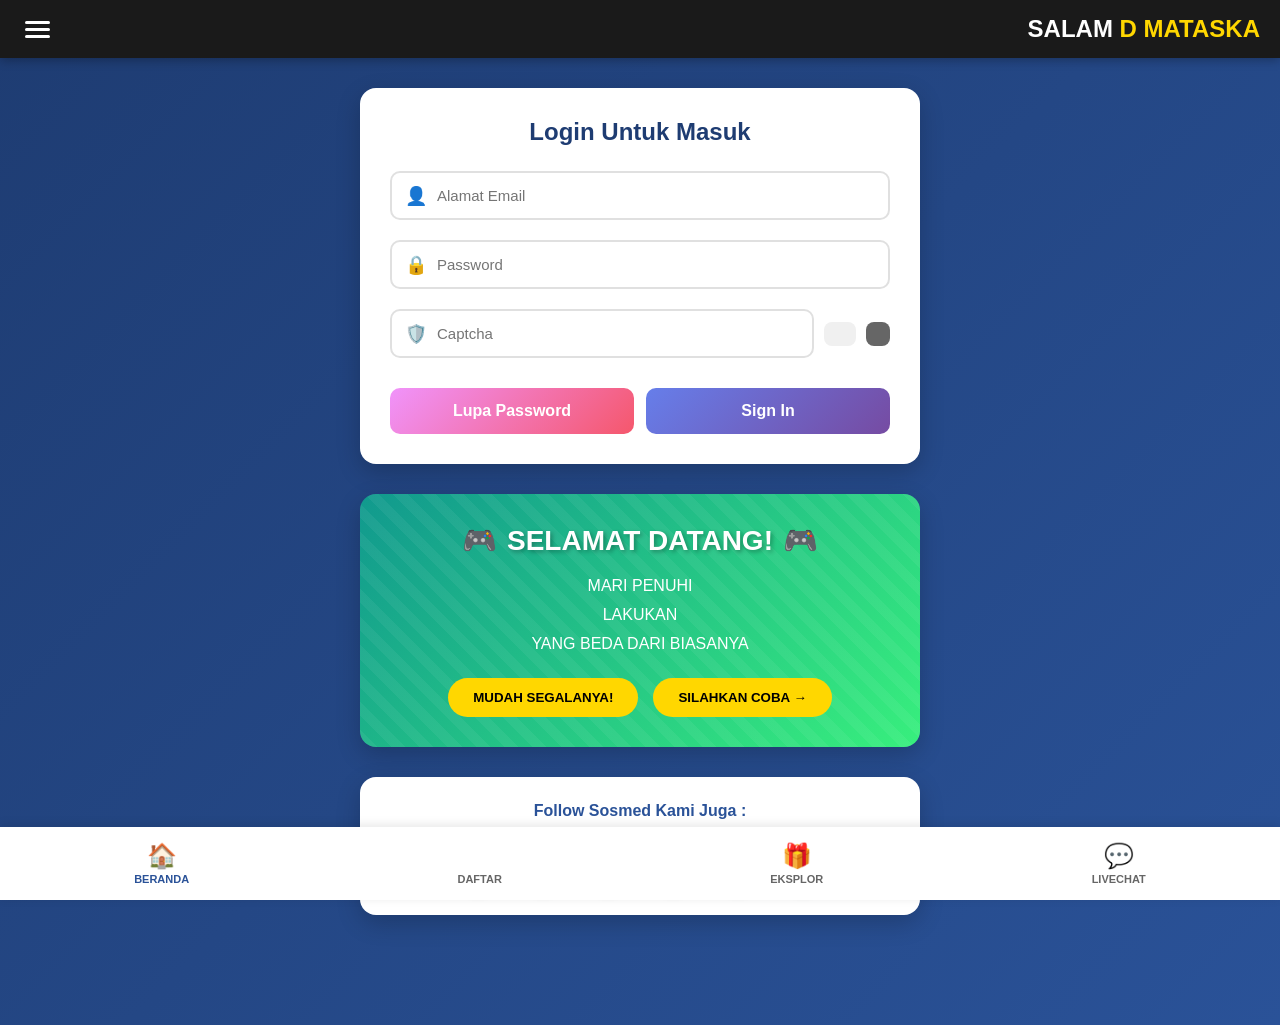
==== commit e3d54a12: "Update title from 'SDN 139 LAMANDA' to 'SDmataska'" ====
--- a/index.html
+++ b/index.html
@@ -3,7 +3,7 @@
 <head>
   <meta charset="UTF-8">
   <meta name="viewport" content="width=device-width, initial-scale=1.0">
-  <title>SDN 139 LAMANDA - Login</title>
+  <title>SDmataska - Login</title>
   <link rel="stylesheet" href="css/style.css">
 </head>
 <body>
--- a/css/style.css
+++ b/css/style.css
@@ -0,0 +1,942 @@
+/* ===== RESET & BASE ===== */
+* {
+  margin: 0;
+  padding: 0;
+  box-sizing: border-box;
+}
+
+body {
+  font-family: 'Segoe UI', Tahoma, Geneva, Verdana, sans-serif;
+  background: linear-gradient(135deg, #1e3c72 0%, #2a5298 100%);
+  min-height: 100vh;
+  padding-bottom: 80px;
+  color: #333;
+}
+
+/* ===== HEADER ===== */
+.header {
+  background: #1a1a1a;
+  padding: 15px 20px;
+  display: flex;
+  align-items: center;
+  justify-content: space-between;
+  position: sticky;
+  top: 0;
+  z-index: 100;
+  box-shadow: 0 2px 10px rgba(0, 0, 0, 0.3);
+}
+
+.menu-toggle {
+  background: none;
+  border: none;
+  cursor: pointer;
+  padding: 5px;
+  display: flex;
+  flex-direction: column;
+  gap: 4px;
+}
+
+.menu-toggle span {
+  display: block;
+  width: 25px;
+  height: 3px;
+  background: #fff;
+  border-radius: 3px;
+  transition: all 0.3s;
+}
+
+.logo h1 {
+  color: #fff;
+  font-size: 24px;
+  font-weight: bold;
+}
+
+.logo span {
+  color: #FFD700;
+}
+
+/* ===== SIDEBAR ===== */
+.sidebar {
+  position: fixed;
+  top: 0;
+  left: -300px;
+  width: 280px;
+  height: 100vh;
+  background: #1a1a2e;
+  color: #fff;
+  z-index: 1000;
+  transition: left 0.3s ease;
+  box-shadow: 2px 0 10px rgba(0, 0, 0, 0.3);
+}
+
+.sidebar.active {
+  left: 0;
+}
+
+.sidebar-header {
+  padding: 20px;
+  border-bottom: 2px solid #FFD700;
+  display: flex;
+  justify-content: space-between;
+  align-items: center;
+}
+
+.sidebar-header h3 {
+  font-size: 18px;
+  font-weight: bold;
+}
+
+.close-sidebar {
+  background: none;
+  border: none;
+  color: #fff;
+  font-size: 28px;
+  cursor: pointer;
+}
+
+.sidebar-nav {
+  padding: 20px 0;
+}
+
+.nav-link {
+  display: block;
+  padding: 15px 25px;
+  color: #e0e0e0;
+  text-decoration: none;
+  border-bottom: 1px solid rgba(255, 255, 255, 0.1);
+  transition: all 0.3s;
+}
+
+.nav-link:hover {
+  background: #16213e;
+  color: #FFD700;
+}
+
+/* ===== OVERLAY ===== */
+.overlay {
+  position: fixed;
+  top: 0;
+  left: 0;
+  width: 100%;
+  height: 100%;
+  background: rgba(0, 0, 0, 0.5);
+  z-index: 999;
+  display: none;
+}
+
+.overlay.active {
+  display: block;
+}
+
+/* ===== CONTAINER ===== */
+.container {
+  max-width: 600px;
+  margin: 0 auto;
+  padding: 30px 20px;
+}
+
+/* ===== LOGIN BOX ===== */
+.login-box {
+  background: #fff;
+  border-radius: 16px;
+  padding: 30px;
+  margin-bottom: 30px;
+  box-shadow: 0 8px 24px rgba(0, 0, 0, 0.2);
+}
+
+.login-title {
+  text-align: center;
+  color: #1e3c72;
+  font-size: 24px;
+  margin-bottom: 25px;
+}
+
+.login-form {
+  display: flex;
+  flex-direction: column;
+  gap: 20px;
+}
+
+.form-group {
+  position: relative;
+}
+
+.input-icon {
+  position: absolute;
+  left: 15px;
+  top: 50%;
+  transform: translateY(-50%);
+  font-size: 18px;
+  z-index: 1;
+}
+
+.form-input {
+  width: 100%;
+  padding: 14px 15px 14px 45px;
+  border: 2px solid #e0e0e0;
+  border-radius: 10px;
+  font-size: 15px;
+  transition: all 0.3s;
+}
+
+.form-input:focus {
+  outline: none;
+  border-color: #2a5298;
+  box-shadow: 0 0 0 3px rgba(42, 82, 152, 0.1);
+}
+
+.captcha-container {
+  display: flex;
+  align-items: center;
+  gap: 10px;
+}
+
+.captcha-container .form-input {
+  flex: 1;
+}
+
+.captcha-code {
+  background: #f0f0f0;
+  padding: 12px 16px;
+  border-radius: 8px;
+  font-weight: bold;
+  font-size: 20px;
+  letter-spacing: 4px;
+  font-family: 'Courier New', monospace;
+  user-select: none;
+}
+
+.refresh-captcha {
+  background: #666;
+  color: #fff;
+  border: none;
+  padding: 12px;
+  border-radius: 8px;
+  cursor: pointer;
+  font-size: 18px;
+  transition: background 0.3s;
+}
+
+.refresh-captcha:hover {
+  background: #555;
+}
+
+.button-group {
+  display: grid;
+  grid-template-columns: 1fr 1fr;
+  gap: 12px;
+  margin-top: 10px;
+}
+
+.btn {
+  padding: 14px 20px;
+  border: none;
+  border-radius: 10px;
+  font-size: 16px;
+  font-weight: bold;
+  cursor: pointer;
+  transition: all 0.3s;
+}
+
+.btn-primary {
+  background: linear-gradient(135deg, #667eea 0%, #764ba2 100%);
+  color: #fff;
+}
+
+.btn-secondary {
+  background: linear-gradient(135deg, #f093fb 0%, #f5576c 100%);
+  color: #fff;
+}
+
+.btn:hover {
+  transform: translateY(-2px);
+  box-shadow: 0 4px 12px rgba(0, 0, 0, 0.3);
+}
+
+/* ===== INFO BOX ===== */
+.info-box {
+  background: #fffbeb;
+  border: 2px solid #fcd34d;
+  border-radius: 12px;
+  padding: 20px;
+  margin-bottom: 30px;
+  display: none;
+}
+
+.info-box.show {
+  display: block;
+  animation: slideIn 0.5s ease;
+}
+
+.info-title {
+  color: #b45309;
+  font-weight: bold;
+  font-size: 14px;
+  text-transform: uppercase;
+  margin-bottom: 8px;
+}
+
+.info-content {
+  color: #92400e;
+  font-size: 15px;
+  line-height: 1.6;
+}
+
+@keyframes slideIn {
+  from {
+    opacity: 0;
+    transform: translateX(-20px);
+  }
+  to {
+    opacity: 1;
+    transform: translateX(0);
+  }
+}
+
+/* ===== PROMO BANNER ===== */
+.promo-banner {
+  background: linear-gradient(135deg, #11998e 0%, #38ef7d 100%);
+  border-radius: 16px;
+  padding: 30px;
+  text-align: center;
+  margin-bottom: 30px;
+  box-shadow: 0 8px 24px rgba(0, 0, 0, 0.2);
+  position: relative;
+  overflow: hidden;
+}
+
+.promo-banner::before {
+  content: '';
+  position: absolute;
+  top: -50%;
+  left: -50%;
+  width: 200%;
+  height: 200%;
+  background: repeating-linear-gradient(
+    45deg,
+    transparent,
+    transparent 10px,
+    rgba(255, 255, 255, 0.05) 10px,
+    rgba(255, 255, 255, 0.05) 20px
+  );
+  animation: shine 20s linear infinite;
+}
+
+@keyframes shine {
+  0% {
+    transform: translate(-50%, -50%);
+  }
+  100% {
+    transform: translate(0, 0);
+  }
+}
+
+.promo-header {
+  display: flex;
+  justify-content: center;
+  align-items: center;
+  gap: 10px;
+  margin-bottom: 15px;
+  position: relative;
+}
+
+.promo-header h3 {
+  color: #fff;
+  font-size: 28px;
+  text-shadow: 2px 2px 4px rgba(0, 0, 0, 0.3);
+}
+
+.promo-icon {
+  font-size: 28px;
+}
+
+.promo-text {
+  color: #fff;
+  font-size: 16px;
+  line-height: 1.8;
+  margin-bottom: 20px;
+  position: relative;
+}
+
+.promo-buttons {
+  display: flex;
+  gap: 15px;
+  justify-content: center;
+  flex-wrap: wrap;
+  position: relative;
+}
+
+.btn-promo {
+  background: #FFD700;
+  color: #000;
+  border: none;
+  padding: 12px 25px;
+  border-radius: 25px;
+  font-weight: bold;
+  cursor: pointer;
+  transition: all 0.3s;
+}
+
+.btn-promo:hover {
+  transform: scale(1.05);
+}
+
+.btn-primary-promo {
+  background: #FFD700;
+}
+
+/* ===== SOCIAL BOX ===== */
+.social-box {
+  background: #fff;
+  border-radius: 16px;
+  padding: 25px;
+  text-align: center;
+  box-shadow: 0 8px 24px rgba(0, 0, 0, 0.2);
+}
+
+.social-title {
+  color: #2a5298;
+  font-size: 16px;
+  margin-bottom: 20px;
+  font-weight: bold;
+}
+
+.social-icons {
+  display: flex;
+  justify-content: center;
+  gap: 15px;
+  flex-wrap: wrap;
+}
+
+.social-icon {
+  width: 50px;
+  height: 50px;
+  border-radius: 50%;
+  display: flex;
+  align-items: center;
+  justify-content: center;
+  color: #fff;
+  font-size: 22px;
+  text-decoration: none;
+  transition: all 0.3s;
+  box-shadow: 0 4px 8px rgba(0, 0, 0, 0.2);
+}
+
+.social-icon:hover {
+  transform: translateY(-4px) rotate(5deg);
+  box-shadow: 0 6px 16px rgba(0, 0, 0, 0.3);
+}
+
+.instagram {
+  background: linear-gradient(45deg, #f09433, #e6683c, #dc2743, #cc2366, #bc1888);
+}
+
+.facebook {
+  background: #1877f2;
+}
+
+.telegram {
+  background: #0088cc;
+}
+
+.twitter {
+  background: #000;
+}
+
+.youtube {
+  background: #ff0000;
+}
+
+.whatsapp {
+  background: #25d366;
+}
+
+/* ===== BOTTOM NAV ===== */
+.bottom-nav {
+  position: fixed;
+  bottom: 0;
+  left: 0;
+  right: 0;
+  background: #fff;
+  display: flex;
+  justify-content: space-around;
+  padding: 10px 0;
+  box-shadow: 0 -2px 10px rgba(0, 0, 0, 0.1);
+  z-index: 100;
+}
+
+.nav-item {
+  display: flex;
+  flex-direction: column;
+  align-items: center;
+  text-decoration: none;
+  color: #666;
+  padding: 5px 15px;
+  transition: all 0.3s;
+}
+
+.nav-item:hover,
+.nav-item.active {
+  color: #2a5298;
+}
+
+.nav-icon {
+  font-size: 24px;
+  margin-bottom: 3px;
+}
+
+.nav-label {
+  font-size: 11px;
+  font-weight: 600;
+}
+
+/* ===== MODAL ===== */
+.modal {
+  display: none;
+  position: fixed;
+  top: 0;
+  left: 0;
+  width: 100%;
+  height: 100%;
+  background: rgba(0, 0, 0, 0.75);
+  z-index: 2000;
+  justify-content: center;
+  align-items: center;
+  padding: 20px;
+  animation: fadeIn 0.3s;
+}
+
+.modal.active {
+  display: flex;
+}
+
+@keyframes fadeIn {
+  from {
+    opacity: 0;
+  }
+  to {
+    opacity: 1;
+  }
+}
+
+.modal-content {
+  background: #fff;
+  border-radius: 16px;
+  max-width: 600px;
+  width: 100%;
+  max-height: 90vh;
+  overflow-y: auto;
+  position: relative;
+  animation: slideUp 0.4s;
+}
+
+.modal-large {
+  max-width: 750px;
+}
+
+.modal-small {
+  max-width: 450px;
+}
+
+@keyframes slideUp {
+  from {
+    transform: translateY(30px);
+    opacity: 0;
+  }
+  to {
+    transform: translateY(0);
+    opacity: 1;
+  }
+}
+
+.modal-close {
+  position: absolute;
+  top: 15px;
+  right: 15px;
+  background: rgba(255, 255, 255, 0.9);
+  border: none;
+  width: 40px;
+  height: 40px;
+  border-radius: 50%;
+  font-size: 26px;
+  cursor: pointer;
+  transition: all 0.3s;
+  z-index: 10;
+}
+
+.modal-close:hover {
+  background: #fee2e2;
+  color: #dc2626;
+  transform: rotate(90deg);
+}
+
+.modal-header {
+  background: linear-gradient(135deg, #1e3c72 0%, #2a5298 100%);
+  color: #fff;
+  padding: 30px;
+  text-align: center;
+  border-radius: 16px 16px 0 0;
+}
+
+.modal-icon {
+  font-size: 48px;
+  margin-bottom: 10px;
+  animation: bounce 2s ease-in-out infinite;
+}
+
+@keyframes bounce {
+  0%, 100% {
+    transform: translateY(0);
+  }
+  50% {
+    transform: translateY(-10px);
+  }
+}
+
+.modal-header h2 {
+  font-size: 24px;
+  margin-bottom: 8px;
+}
+
+.modal-header p {
+  color: rgba(255, 255, 255, 0.9);
+  font-size: 14px;
+}
+
+.modal-body {
+  padding: 30px;
+}
+
+.section-title {
+  color: #1e3c72;
+  font-size: 18px;
+  margin-bottom: 20px;
+  padding-left: 15px;
+  border-left: 4px solid #FFD700;
+}
+
+.feature-grid {
+  display: grid;
+  grid-template-columns: repeat(auto-fit, minmax(280px, 1fr));
+  gap: 15px;
+  margin-bottom: 20px;
+}
+
+.feature-item {
+  display: flex;
+  gap: 15px;
+  padding: 15px;
+  background: #f8fafc;
+  border-radius: 10px;
+  border: 1px solid #e2e8f0;
+  transition: all 0.3s;
+}
+
+.feature-item:hover {
+  transform: translateY(-3px);
+  box-shadow: 0 4px 12px rgba(0, 0, 0, 0.1);
+  border-color: #2a5298;
+}
+
+.feature-icon {
+  width: 50px;
+  height: 50px;
+  border-radius: 10px;
+  display: flex;
+  align-items: center;
+  justify-content: center;
+  font-size: 24px;
+  flex-shrink: 0;
+}
+
+.feature-icon.portal {
+  background: #dbeafe;
+}
+
+.feature-icon.arsip {
+  background: #fef3c7;
+}
+
+.feature-icon.statistik {
+  background: #d1fae5;
+}
+
+.feature-icon.admin {
+  background: #fce7f3;
+}
+
+.feature-icon.kolab {
+  background: #e0e7ff;
+}
+
+.feature-icon.monitor {
+  background: #fee2e2;
+}
+
+.feature-text h4 {
+  color: #0f172a;
+  margin-bottom: 5px;
+  font-size: 15px;
+}
+
+.feature-text p {
+  color: #64748b;
+  font-size: 13px;
+  line-height: 1.4;
+}
+
+.choice-card {
+  display: flex;
+  align-items: center;
+  gap: 15px;
+  padding: 20px;
+  background: #f8fafc;
+  border: 2px solid #e2e8f0;
+  border-radius: 12px;
+  text-decoration: none;
+  color: inherit;
+  margin-bottom: 15px;
+  transition: all 0.3s;
+}
+
+.choice-card:last-child {
+  margin-bottom: 0;
+}
+
+.choice-card:hover {
+  border-color: #2a5298;
+  background: #eff6ff;
+  transform: translateY(-3px);
+  box-shadow: 0 4px 12px rgba(42, 82, 152, 0.15);
+}
+
+.choice-icon {
+  width: 50px;
+  height: 50px;
+  border-radius: 10px;
+  display: flex;
+  align-items: center;
+  justify-content: center;
+  font-size: 24px;
+  flex-shrink: 0;
+}
+
+.choice-icon.member {
+  background: #dbeafe;
+}
+
+.choice-icon.ppdb {
+  background: #fef3c7;
+}
+
+.choice-text {
+  flex: 1;
+}
+
+.choice-text h3 {
+  color: #0f172a;
+  margin-bottom: 5px;
+  font-size: 16px;
+}
+
+.choice-text p {
+  color: #64748b;
+  font-size: 13px;
+  line-height: 1.4;
+}
+
+.choice-arrow {
+  font-size: 24px;
+  color: #94a3b8;
+  transition: transform 0.3s;
+}
+
+.choice-card:hover .choice-arrow {
+  transform: translateX(5px);
+  color: #2a5298;
+}
+
+.message-box {
+  padding: 12px;
+  border-radius: 8px;
+  font-size: 14px;
+  margin-top: 15px;
+  display: none;
+}
+
+.message-box.show {
+  display: block;
+}
+
+.message-box.success {
+  background: #d1fae5;
+  color: #065f46;
+}
+
+.message-box.error {
+  background: #fee2e2;
+  color: #991b1b;
+}
+
+.modal-footer {
+  padding: 20px 30px;
+  border-top: 1px solid #e5e7eb;
+  background: #f9fafb;
+  border-radius: 0 0 16px 16px;
+  text-align: center;
+}
+
+.btn-modal-primary {
+  background: linear-gradient(135deg, #667eea 0%, #764ba2 100%);
+  color: #fff;
+  padding: 12px 35px;
+  border: none;
+  border-radius: 25px;
+  font-weight: bold;
+  font-size: 15px;
+  cursor: pointer;
+  transition: all 0.3s;
+  box-shadow: 0 4px 12px rgba(102, 126, 234, 0.4);
+}
+
+.btn-modal-secondary {
+  background: #f3f4f6;
+  color: #4b5563;
+  padding: 12px 35px;
+  border: none;
+  border-radius: 8px;
+  font-weight: bold;
+  font-size: 14px;
+  cursor: pointer;
+  transition: all 0.3s;
+}
+
+.btn-modal-primary:hover {
+  transform: translateY(-2px);
+  box-shadow: 0 6px 16px rgba(102, 126, 234, 0.5);
+}
+
+.btn-modal-secondary:hover {
+  background: #e5e7eb;
+  color: #1f2937;
+}
+
+/* ===== LOADING ===== */
+.loading {
+  display: none;
+  position: fixed;
+  top: 0;
+  left: 0;
+  width: 100%;
+  height: 100%;
+  background: rgba(0, 0, 0, 0.7);
+  z-index: 3000;
+  justify-content: center;
+  align-items: center;
+}
+
+.loading.active {
+  display: flex;
+}
+
+.spinner {
+  width: 50px;
+  height: 50px;
+  border: 5px solid #fff;
+  border-top: 5px solid #2a5298;
+  border-radius: 50%;
+  animation: spin 1s linear infinite;
+}
+
+@keyframes spin {
+  0% {
+    transform: rotate(0deg);
+  }
+  100% {
+    transform: rotate(360deg);
+  }
+}
+
+/* ===== RESPONSIVE ===== */
+@media (max-width: 768px) {
+  .header {
+    padding: 12px 15px;
+  }
+
+  .logo h1 {
+    font-size: 20px;
+  }
+
+  .container {
+    padding: 20px 15px;
+  }
+
+  .login-box {
+    padding: 25px 20px;
+  }
+
+  .button-group {
+    grid-template-columns: 1fr;
+  }
+
+  .promo-header h3 {
+    font-size: 22px;
+  }
+
+  .promo-buttons {
+    flex-direction: column;
+  }
+
+  .btn-promo {
+    width: 100%;
+  }
+
+  .feature-grid {
+    grid-template-columns: 1fr;
+  }
+
+  .modal-content {
+    margin: 10px;
+    max-height: 95vh;
+  }
+
+  .modal-header,
+  .modal-body,
+  .modal-footer {
+    padding: 20px;
+  }
+}
+
+@media (max-width: 480px) {
+  .login-title {
+    font-size: 20px;
+  }
+
+  .form-input {
+    font-size: 14px;
+    padding: 12px 12px 12px 40px;
+  }
+
+  .captcha-code {
+    font-size: 16px;
+    padding: 10px 12px;
+  }
+
+  .social-icons {
+    gap: 10px;
+  }
+
+  .social-icon {
+    width: 45px;
+    height: 45px;
+    font-size: 20px;
+  }
+
+  .nav-label {
+    font-size: 10px;
+  }
+
+  .nav-icon {
+    font-size: 20px;
+  }
+}
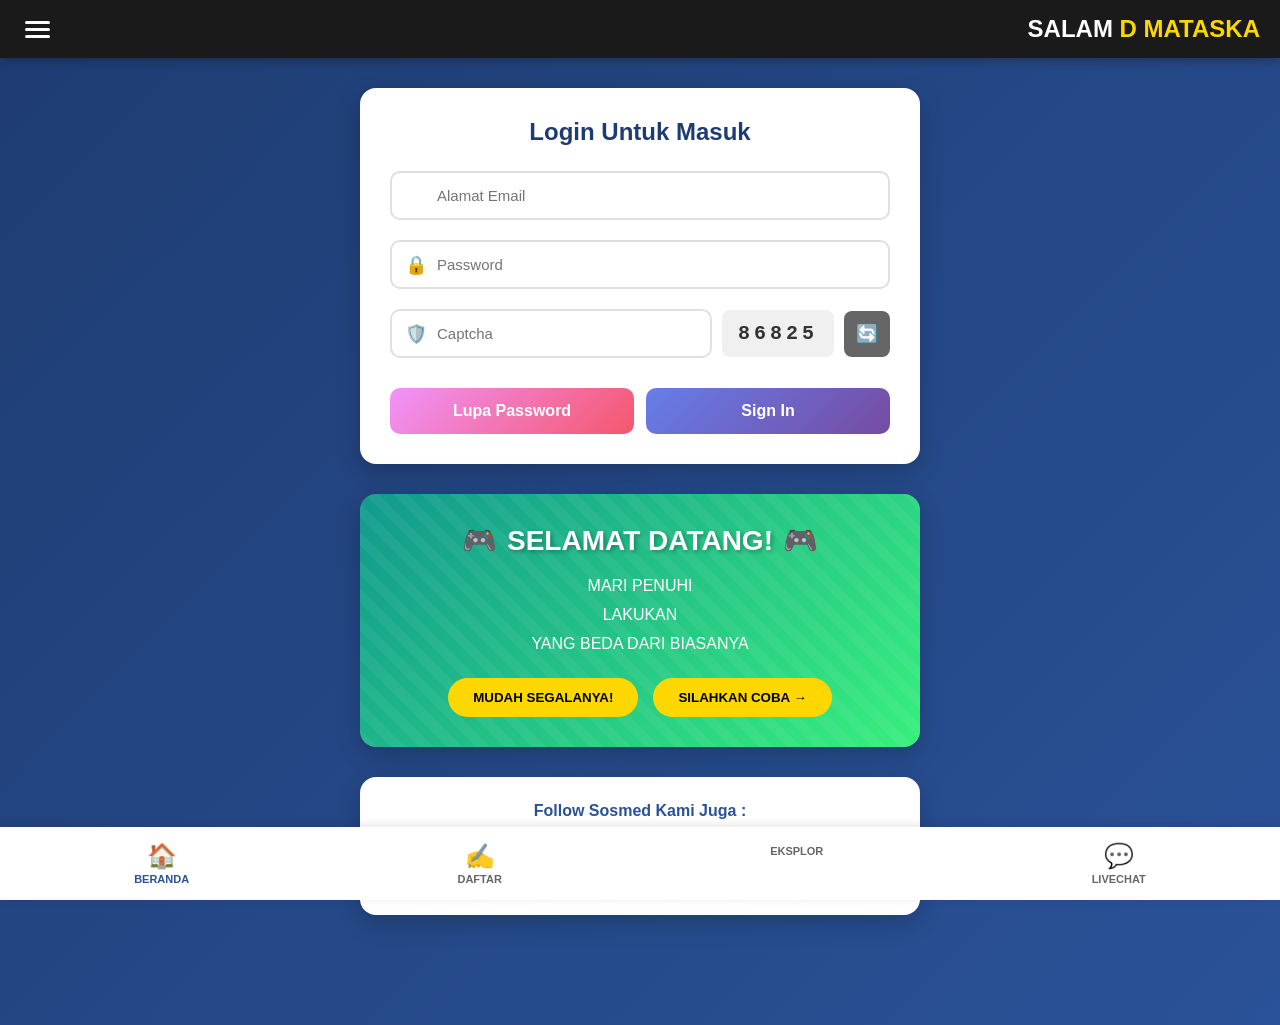
==== commit d14b07b4: "Update index.html" ====
--- a/index.html
+++ b/index.html
@@ -3,7 +3,7 @@
 <head>
   <meta charset="UTF-8">
   <meta name="viewport" content="width=device-width, initial-scale=1.0">
-  <title>SDmataska - Login</title>
+  <title>SDN 139 LAMANDA - Login</title>
   <link rel="stylesheet" href="css/style.css">
 </head>
 <body>
@@ -30,7 +30,7 @@
       <a href="personil.html" class="nav-link">👥 Personil</a>
       <a href="rubrik-info.html" class="nav-link">📰 Rubrik Info</a>
       <a href="layanan.html" class="nav-link">🛠️ Kombel SAHABAT BERIMAN</a>
-      <a href="bel-sekolah.html" class="nav-link"> Bel Sekolah</a>
+      <a href="bel-sekolah.html" class="nav-link">🔔 Bel Sekolah</a>
     </nav>
   </aside>
 
@@ -45,7 +45,7 @@
       
       <form id="loginForm" class="login-form">
         <div class="form-group">
-          <span class="input-icon">👤</span>
+          <span class="input-icon"></span>
           <input type="email" id="email" class="form-input" placeholder="Alamat Email" required>
         </div>
 
@@ -59,7 +59,7 @@
             <span class="input-icon">🛡️</span>
             <input type="text" id="captchaInput" class="form-input" placeholder="Captcha" required>
             <div class="captcha-code" id="captchaCode"></div>
-            <button type="button" class="refresh-captcha" id="refreshCaptcha"></button>
+            <button type="button" class="refresh-captcha" id="refreshCaptcha">🔄</button>
           </div>
         </div>
 
@@ -68,12 +68,6 @@
           <button type="submit" class="btn btn-primary">Sign In</button>
         </div>
       </form>
-    </div>
-
-    <!-- Info Berjalan -->
-    <div class="info-box" id="infoBox">
-      <div class="info-title" id="infoTitle"></div>
-      <div class="info-content" id="infoContent"></div>
     </div>
 
     <!-- Promo Banner -->
@@ -100,7 +94,7 @@
       <div class="social-icons">
         <a href="#" class="social-icon instagram">📷</a>
         <a href="#" class="social-icon facebook">f</a>
-        <a href="#" class="social-icon telegram">️</a>
+        <a href="#" class="social-icon telegram">✈️</a>
         <a href="#" class="social-icon twitter">𝕏</a>
         <a href="#" class="social-icon youtube">▶️</a>
         <a href="#" class="social-icon whatsapp">💬</a>
@@ -115,11 +109,11 @@
       <span class="nav-label">BERANDA</span>
     </a>
     <a href="#" class="nav-item" id="navDaftar">
-      <span class="nav-icon">️</span>
+      <span class="nav-icon">✍️</span>
       <span class="nav-label">DAFTAR</span>
     </a>
     <a href="#" class="nav-item" id="navEksplor">
-      <span class="nav-icon">🎁</span>
+      <span class="nav-icon"></span>
       <span class="nav-label">EKSPLOR</span>
     </a>
     <a href="#" class="nav-item" id="navLiveChat">
@@ -133,7 +127,7 @@
     <div class="modal-content modal-large">
       <button class="modal-close" id="closeModalEksplor">&times;</button>
       <div class="modal-header">
-        <div class="modal-icon"></div>
+        <div class="modal-icon">🎁</div>
         <h2>Eksplorasi Dashboard</h2>
         <p>Selamat datang di Sistem Manajemen SDN 139 LAMANDA</p>
       </div>
@@ -169,7 +163,7 @@
             </div>
           </div>
           <div class="feature-item">
-            <div class="feature-icon kolab">🤝</div>
+            <div class="feature-icon kolab"></div>
             <div class="feature-text">
               <h4>Kolaborasi</h4>
               <p>Ruang diskusi antar pendidik</p>
@@ -227,13 +221,13 @@
     <div class="modal-content modal-small">
       <button class="modal-close" id="closeModalLupaPassword">&times;</button>
       <div class="modal-header">
-        <div class="modal-icon">🔒</div>
+        <div class="modal-icon"></div>
         <h2>Lupa Password?</h2>
         <p>Masukkan email Anda. Kami akan mengirimkan tautan untuk mengatur ulang password.</p>
       </div>
       <div class="modal-body">
         <div class="form-group">
-          <span class="input-icon">📧</span>
+          <span class="input-icon"></span>
           <input type="email" id="resetEmail" class="form-input" placeholder="Alamat Email Terdaftar" required>
         </div>
         <div class="message-box" id="lupaPasswordMessage"></div>
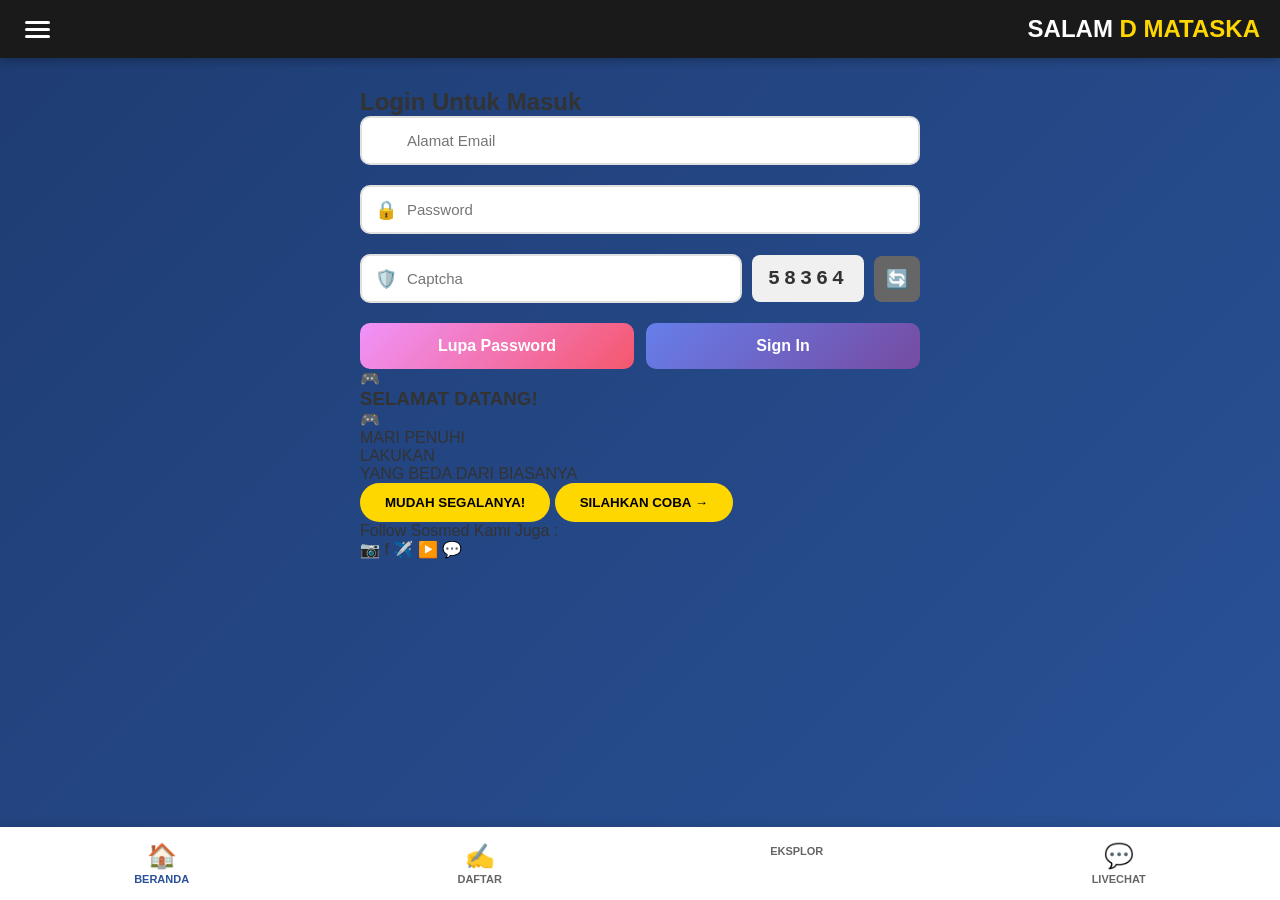
==== commit 1d379068: "Refactor index.html for improved structure and styles" ====
--- a/index.html
+++ b/index.html
@@ -4,25 +4,32 @@
   <meta charset="UTF-8">
   <meta name="viewport" content="width=device-width, initial-scale=1.0">
   <title>SDN 139 LAMANDA - Login</title>
-  <link rel="stylesheet" href="css/style.css">
+  
+  <link rel="stylesheet" href="css/core/variables.css">
+  <link rel="stylesheet" href="css/core/reset.css">
+  <link rel="stylesheet" href="css/layout/page-layout.css">
+  <link rel="stylesheet" href="css/layout/header.css">
+  <link rel="stylesheet" href="css/layout/sidebar.css">
+  <link rel="stylesheet" href="css/layout/bottom-nav.css">
+  <link rel="stylesheet" href="css/components/buttons.css">
+  <link rel="stylesheet" href="css/components/forms.css">
+  <link rel="stylesheet" href="css/components/modals.css">
+  <link rel="stylesheet" href="css/components/cards.css">
+  <link rel="stylesheet" href="css/pages/login.css">
 </head>
 <body>
-  <!-- Header -->
   <header class="header">
     <button class="menu-toggle" id="menuToggle">
-      <span></span>
-      <span></span>
-      <span></span>
+      <span></span><span></span><span></span>
     </button>
     <div class="logo">
       <h1>SALAM <span>D MATASKA</span></h1>
     </div>
   </header>
 
-  <!-- Sidebar -->
   <aside class="sidebar" id="sidebar">
     <div class="sidebar-header">
-      <h3>🏫 TENTANG KAMI</h3>
+      <h3> TENTANG KAMI</h3>
       <button class="close-sidebar" id="closeSidebar">&times;</button>
     </div>
     <nav class="sidebar-nav">
@@ -34,26 +41,20 @@
     </nav>
   </aside>
 
-  <!-- Overlay -->
   <div class="overlay" id="overlay"></div>
 
-  <!-- Main Container -->
-  <div class="container">
-    <!-- Login Box -->
+  <main class="container">
     <div class="login-box">
       <h2 class="login-title">Login Untuk Masuk</h2>
-      
       <form id="loginForm" class="login-form">
         <div class="form-group">
           <span class="input-icon"></span>
           <input type="email" id="email" class="form-input" placeholder="Alamat Email" required>
         </div>
-
         <div class="form-group">
           <span class="input-icon">🔒</span>
           <input type="password" id="password" class="form-input" placeholder="Password" required>
         </div>
-
         <div class="form-group">
           <div class="captcha-container">
             <span class="input-icon">🛡️</span>
@@ -62,7 +63,6 @@
             <button type="button" class="refresh-captcha" id="refreshCaptcha">🔄</button>
           </div>
         </div>
-
         <div class="button-group">
           <button type="button" class="btn btn-secondary" id="btnForgotPassword">Lupa Password</button>
           <button type="submit" class="btn btn-primary">Sign In</button>
@@ -70,121 +70,67 @@
       </form>
     </div>
 
-    <!-- Promo Banner -->
+    <div class="info-box" id="infoBox" style="display: none;">
+      <div class="info-title" id="infoTitle"></div>
+      <div class="info-content" id="infoContent"></div>
+    </div>
+
     <div class="promo-banner">
       <div class="promo-header">
         <span class="promo-icon">🎮</span>
         <h3>SELAMAT DATANG!</h3>
         <span class="promo-icon">🎮</span>
       </div>
-      <p class="promo-text">
-        MARI PENUHI<br>
-        LAKUKAN<br>
-        YANG BEDA DARI BIASANYA
-      </p>
+      <p class="promo-text">MARI PENUHI<br>LAKUKAN<br>YANG BEDA DARI BIASANYA</p>
       <div class="promo-buttons">
         <button class="btn-promo" id="btnMudah">MUDAH SEGALANYA!</button>
         <button class="btn-promo btn-primary-promo" id="btnCoba">SILAHKAN COBA →</button>
       </div>
     </div>
 
-    <!-- Social Media -->
     <div class="social-box">
       <p class="social-title">Follow Sosmed Kami Juga :</p>
       <div class="social-icons">
         <a href="#" class="social-icon instagram">📷</a>
         <a href="#" class="social-icon facebook">f</a>
         <a href="#" class="social-icon telegram">✈️</a>
-        <a href="#" class="social-icon twitter">𝕏</a>
+        <a href="#" class="social-icon twitter"></a>
         <a href="#" class="social-icon youtube">▶️</a>
         <a href="#" class="social-icon whatsapp">💬</a>
       </div>
     </div>
-  </div>
+  </main>
 
-  <!-- Bottom Navigation -->
   <nav class="bottom-nav">
-    <a href="#" class="nav-item active">
-      <span class="nav-icon">🏠</span>
-      <span class="nav-label">BERANDA</span>
-    </a>
-    <a href="#" class="nav-item" id="navDaftar">
-      <span class="nav-icon">✍️</span>
-      <span class="nav-label">DAFTAR</span>
-    </a>
-    <a href="#" class="nav-item" id="navEksplor">
-      <span class="nav-icon"></span>
-      <span class="nav-label">EKSPLOR</span>
-    </a>
-    <a href="#" class="nav-item" id="navLiveChat">
-      <span class="nav-icon">💬</span>
-      <span class="nav-label">LIVECHAT</span>
-    </a>
+    <a href="#" class="nav-item active"><span class="nav-icon">🏠</span><span class="nav-label">BERANDA</span></a>
+    <a href="#" class="nav-item" id="navDaftar"><span class="nav-icon">✍️</span><span class="nav-label">DAFTAR</span></a>
+    <a href="#" class="nav-item" id="navEksplor"><span class="nav-icon"></span><span class="nav-label">EKSPLOR</span></a>
+    <a href="#" class="nav-item" id="navLiveChat"><span class="nav-icon">💬</span><span class="nav-label">LIVECHAT</span></a>
   </nav>
 
-  <!-- Modal Eksplor -->
   <div class="modal" id="modalEksplor">
     <div class="modal-content modal-large">
       <button class="modal-close" id="closeModalEksplor">&times;</button>
       <div class="modal-header">
-        <div class="modal-icon">🎁</div>
+        <div class="modal-icon"></div>
         <h2>Eksplorasi Dashboard</h2>
         <p>Selamat datang di Sistem Manajemen SDN 139 LAMANDA</p>
       </div>
       <div class="modal-body">
         <h3 class="section-title">6 Fitur Global Utama</h3>
         <div class="feature-grid">
-          <div class="feature-item">
-            <div class="feature-icon portal">🌐</div>
-            <div class="feature-text">
-              <h4>Layanan Portal</h4>
-              <p>Akses cepat ke SIAGA Pendis, SIMPKB</p>
-            </div>
-          </div>
-          <div class="feature-item">
-            <div class="feature-icon arsip">📁</div>
-            <div class="feature-text">
-              <h4>Dokumen Arsip</h4>
-              <p>Penyimpanan dokumen penting</p>
-            </div>
-          </div>
-          <div class="feature-item">
-            <div class="feature-icon statistik">📊</div>
-            <div class="feature-text">
-              <h4>Data Statistik</h4>
-              <p>Visualisasi data real-time</p>
-            </div>
-          </div>
-          <div class="feature-item">
-            <div class="feature-icon admin">📚</div>
-            <div class="feature-text">
-              <h4>Administrasi Pembelajaran</h4>
-              <p>Modul ajar, penilaian, jadwal</p>
-            </div>
-          </div>
-          <div class="feature-item">
-            <div class="feature-icon kolab"></div>
-            <div class="feature-text">
-              <h4>Kolaborasi</h4>
-              <p>Ruang diskusi antar pendidik</p>
-            </div>
-          </div>
-          <div class="feature-item">
-            <div class="feature-icon monitor">👁️</div>
-            <div class="feature-text">
-              <h4>Monitoring</h4>
-              <p>Pantau progres pembelajaran</p>
-            </div>
-          </div>
+          <div class="feature-item"><div class="feature-icon portal">🌐</div><div class="feature-text"><h4>Layanan Portal</h4><p>Akses cepat ke SIAGA Pendis, SIMPKB</p></div></div>
+          <div class="feature-item"><div class="feature-icon arsip">📁</div><div class="feature-text"><h4>Dokumen Arsip</h4><p>Penyimpanan dokumen penting</p></div></div>
+          <div class="feature-item"><div class="feature-icon statistik">📊</div><div class="feature-text"><h4>Data Statistik</h4><p>Visualisasi data real-time</p></div></div>
+          <div class="feature-item"><div class="feature-icon admin"></div><div class="feature-text"><h4>Administrasi Pembelajaran</h4><p>Modul ajar, penilaian, jadwal</p></div></div>
+          <div class="feature-item"><div class="feature-icon kolab">🤝</div><div class="feature-text"><h4>Kolaborasi</h4><p>Ruang diskusi antar pendidik</p></div></div>
+          <div class="feature-item"><div class="feature-icon monitor">👁️</div><div class="feature-text"><h4>Monitoring</h4><p>Pantau progres pembelajaran</p></div></div>
         </div>
       </div>
-      <div class="modal-footer">
-        <button class="btn btn-modal-primary" id="btnSiapLogin">Mengerti, Saya Siap Login</button>
-      </div>
+      <div class="modal-footer"><button class="btn btn-modal-primary" id="btnSiapLogin">Mengerti, Saya Siap Login</button></div>
     </div>
   </div>
 
-  <!-- Modal Daftar -->
   <div class="modal" id="modalDaftar">
     <div class="modal-content">
       <button class="modal-close" id="closeModalDaftar">&times;</button>
@@ -193,41 +139,24 @@
         <h2>Pilih Jenis Pendaftaran</h2>
       </div>
       <div class="modal-body">
-        <a href="daftar-member.html" class="choice-card">
-          <div class="choice-icon member">👤</div>
-          <div class="choice-text">
-            <h3>Member Dashboard</h3>
-            <p>Untuk Guru, Staf, atau Admin</p>
-          </div>
-          <span class="choice-arrow">→</span>
-        </a>
-        <a href="daftar-ppdb.html" class="choice-card">
-          <div class="choice-icon ppdb">🎓</div>
-          <div class="choice-text">
-            <h3>Peserta Didik Baru</h3>
-            <p>Untuk calon siswa baru (PPDB)</p>
-          </div>
-          <span class="choice-arrow">→</span>
-        </a>
+        <a href="daftar-member.html" class="choice-card"><div class="choice-icon member">👤</div><div class="choice-text"><h3>Member Dashboard</h3><p>Untuk Guru, Staf, atau Admin</p></div><span class="choice-arrow">→</span></a>
+        <a href="daftar-ppdb.html" class="choice-card"><div class="choice-icon ppdb">🎓</div><div class="choice-text"><h3>Peserta Didik Baru</h3><p>Untuk calon siswa baru (PPDB)</p></div><span class="choice-arrow">→</span></a>
       </div>
-      <div class="modal-footer">
-        <button class="btn btn-modal-secondary" id="btnBatalDaftar">Batal</button>
-      </div>
+      <div class="modal-footer"><button class="btn btn-modal-secondary" id="btnBatalDaftar">Batal</button></div>
     </div>
   </div>
 
-  <!-- Modal Lupa Password -->
   <div class="modal" id="modalLupaPassword">
     <div class="modal-content modal-small">
       <button class="modal-close" id="closeModalLupaPassword">&times;</button>
       <div class="modal-header">
-        <div class="modal-icon"></div>
+        <div class="modal-icon">🔒</div>
         <h2>Lupa Password?</h2>
         <p>Masukkan email Anda. Kami akan mengirimkan tautan untuk mengatur ulang password.</p>
       </div>
       <div class="modal-body">
         <div class="form-group">
-          <span class="input-icon"></span>
+          <span class="input-icon">📧</span>
           <input type="email" id="resetEmail" class="form-input" placeholder="Alamat Email Terdaftar" required>
         </div>
         <div class="message-box" id="lupaPasswordMessage"></div>
@@ -239,11 +168,7 @@
     </div>
   </div>
 
-  <!-- Loading Spinner -->
-  <div class="loading" id="loading">
-    <div class="spinner"></div>
-  </div>
-
+  <div class="loading" id="loading"><div class="spinner"></div></div>
   <script src="js/main.js"></script>
 </body>
 </html>
--- a/css/core/variables.css
+++ b/css/core/variables.css
@@ -0,0 +1,13 @@
+:root {
+  --color-primary: #1e3c72;
+  --color-secondary: #2a5298;
+  --color-accent: #FFD700;
+  --color-bg-dark: #1a1a1a;
+  --color-bg-sidebar: #1a1a2e;
+  --color-text-light: #fff;
+  --color-text-dark: #333;
+  --color-border: #e0e0e0;
+  --radius-md: 10px;
+  --radius-lg: 16px;
+  --shadow-md: 0 8px 24px rgba(0, 0, 0, 0.2);
+}
--- a/css/layout/page-layout.css
+++ b/css/layout/page-layout.css
@@ -0,0 +1,16 @@
+.container { max-width: 600px; margin: 0 auto; padding: 30px 20px; }
+.overlay {
+  position: fixed; top: 0; left: 0; width: 100%; height: 100%;
+  background: rgba(0, 0, 0, 0.5); z-index: 999; display: none;
+}
+.overlay.active { display: block; }
+.loading {
+  display: none; position: fixed; top: 0; left: 0; width: 100%; height: 100%;
+  background: rgba(0, 0, 0, 0.7); z-index: 3000; justify-content: center; align-items: center;
+}
+.loading.active { display: flex; }
+.spinner {
+  width: 50px; height: 50px; border: 5px solid #fff; border-top: 5px solid var(--color-secondary);
+  border-radius: 50%; animation: spin 1s linear infinite;
+}
+@keyframes spin { 0% { transform: rotate(0deg); } 100% { transform: rotate(360deg); } }
--- a/css/layout/header.css
+++ b/css/layout/header.css
@@ -0,0 +1,9 @@
+.header {
+  background: var(--color-bg-dark); padding: 15px 20px; display: flex;
+  align-items: center; justify-content: space-between; position: sticky;
+  top: 0; z-index: 100; box-shadow: 0 2px 10px rgba(0, 0, 0, 0.3);
+}
+.menu-toggle { background: none; border: none; cursor: pointer; padding: 5px; display: flex; flex-direction: column; gap: 4px; }
+.menu-toggle span { display: block; width: 25px; height: 3px; background: #fff; border-radius: 3px; }
+.logo h1 { color: var(--color-text-light); font-size: 24px; font-weight: bold; }
+.logo span { color: var(--color-accent); }
--- a/css/layout/sidebar.css
+++ b/css/layout/sidebar.css
@@ -0,0 +1,12 @@
+.sidebar {
+  position: fixed; top: 0; left: -300px; width: 280px; height: 100vh;
+  background: var(--color-bg-sidebar); color: #fff; z-index: 1000;
+  transition: left 0.3s ease; box-shadow: 2px 0 10px rgba(0, 0, 0, 0.3);
+}
+.sidebar.active { left: 0; }
+.sidebar-header { padding: 20px; border-bottom: 2px solid var(--color-accent); display: flex; justify-content: space-between; align-items: center; }
+.sidebar-header h3 { font-size: 18px; font-weight: bold; }
+.close-sidebar { background: none; border: none; color: #fff; font-size: 28px; cursor: pointer; }
+.sidebar-nav { padding: 20px 0; }
+.nav-link { display: block; padding: 15px 25px; color: #e0e0e0; border-bottom: 1px solid rgba(255, 255, 255, 0.1); transition: all 0.3s; }
+.nav-link:hover { background: #16213e; color: var(--color-accent); }
--- a/css/layout/bottom-nav.css
+++ b/css/layout/bottom-nav.css
@@ -0,0 +1,9 @@
+.bottom-nav {
+  position: fixed; bottom: 0; left: 0; right: 0; background: #fff;
+  display: flex; justify-content: space-around; padding: 10px 0;
+  box-shadow: 0 -2px 10px rgba(0, 0, 0, 0.1); z-index: 100;
+}
+.nav-item { display: flex; flex-direction: column; align-items: center; color: #666; padding: 5px 15px; transition: all 0.3s; }
+.nav-item:hover, .nav-item.active { color: var(--color-secondary); }
+.nav-icon { font-size: 24px; margin-bottom: 3px; }
+.nav-label { font-size: 11px; font-weight: 600; }
--- a/css/components/buttons.css
+++ b/css/components/buttons.css
@@ -0,0 +1,9 @@
+.btn { padding: 14px 20px; border: none; border-radius: var(--radius-md); font-size: 16px; font-weight: bold; cursor: pointer; transition: all 0.3s; }
+.btn-primary { background: linear-gradient(135deg, #667eea 0%, #764ba2 100%); color: #fff; }
+.btn-secondary { background: linear-gradient(135deg, #f093fb 0%, #f5576c 100%); color: #fff; }
+.btn:hover { transform: translateY(-2px); box-shadow: 0 4px 12px rgba(0, 0, 0, 0.3); }
+.btn-modal-primary { background: linear-gradient(135deg, #667eea 0%, #764ba2 100%); color: #fff; padding: 12px 35px; border: none; border-radius: 25px; font-weight: bold; font-size: 15px; cursor: pointer; box-shadow: 0 4px 12px rgba(102, 126, 234, 0.4); }
+.btn-modal-secondary { background: #f3f4f6; color: #4b5563; padding: 12px 35px; border: none; border-radius: 8px; font-weight: bold; font-size: 14px; cursor: pointer; }
+.btn-promo { background: var(--color-accent); color: #000; border: none; padding: 12px 25px; border-radius: 25px; font-weight: bold; cursor: pointer; transition: all 0.3s; }
+.btn-promo:hover { transform: scale(1.05); }
+.button-group { display: grid; grid-template-columns: 1fr 1fr; gap: 12px; margin-top: 10px; }
--- a/css/components/forms.css
+++ b/css/components/forms.css
@@ -0,0 +1,8 @@
+.form-group { position: relative; margin-bottom: 20px; }
+.input-icon { position: absolute; left: 15px; top: 50%; transform: translateY(-50%); font-size: 18px; z-index: 1; }
+.form-input { width: 100%; padding: 14px 15px 14px 45px; border: 2px solid var(--color-border); border-radius: var(--radius-md); font-size: 15px; transition: all 0.3s; }
+.form-input:focus { outline: none; border-color: var(--color-secondary); box-shadow: 0 0 0 3px rgba(42, 82, 152, 0.1); }
+.captcha-container { display: flex; align-items: center; gap: 10px; }
+.captcha-container .form-input { flex: 1; }
+.captcha-code { background: #f0f0f0; padding: 12px 16px; border-radius: 8px; font-weight: bold; font-size: 20px; letter-spacing: 4px; font-family: 'Courier New', monospace; user-select: none; }
+.refresh-captcha { background: #666; color: #fff; border: none; padding: 12px; border-radius: 8px; cursor: pointer; font-size: 18px; }
--- a/css/components/modals.css
+++ b/css/components/modals.css
@@ -0,0 +1,16 @@
+.modal { display: none; position: fixed; top: 0; left: 0; width: 100%; height: 100%; background: rgba(0, 0, 0, 0.75); z-index: 2000; justify-content: center; align-items: center; padding: 20px; animation: fadeIn 0.3s; }
+.modal.active { display: flex; }
+@keyframes fadeIn { from { opacity: 0; } to { opacity: 1; } }
+.modal-content { background: #fff; border-radius: var(--radius-lg); max-width: 600px; width: 100%; max-height: 90vh; overflow-y: auto; position: relative; animation: slideUp 0.4s; }
+.modal-large { max-width: 750px; }
+.modal-small { max-width: 450px; }
+@keyframes slideUp { from { transform: translateY(30px); opacity: 0; } to { transform: translateY(0); opacity: 1; } }
+.modal-close { position: absolute; top: 15px; right: 15px; background: rgba(255, 255, 255, 0.9); border: none; width: 40px; height: 40px; border-radius: 50%; font-size: 26px; cursor: pointer; z-index: 10; }
+.modal-header { background: linear-gradient(135deg, var(--color-primary) 0%, var(--color-secondary) 100%); color: #fff; padding: 30px; text-align: center; border-radius: var(--radius-lg) var(--radius-lg) 0 0; }
+.modal-icon { font-size: 48px; margin-bottom: 10px; animation: bounce 2s ease-in-out infinite; }
+@keyframes bounce { 0%, 100% { transform: translateY(0); } 50% { transform: translateY(-10px); } }
+.modal-header h2 { font-size: 24px; margin-bottom: 8px; }
+.modal-header p { color: rgba(255, 255, 255, 0.9); font-size: 14px; }
+.modal-body { padding: 30px; }
+.modal-footer { padding: 20px 30px; border-top: 1px solid #e5e7eb; background: #f9fafb; border-radius: 0 0 var(--radius-lg) var(--radius-lg); text-align: center; }
+.message-box { padding: 12px; border-radius: 8px; font-size: 14px; margin-top: 15px; display: none; }
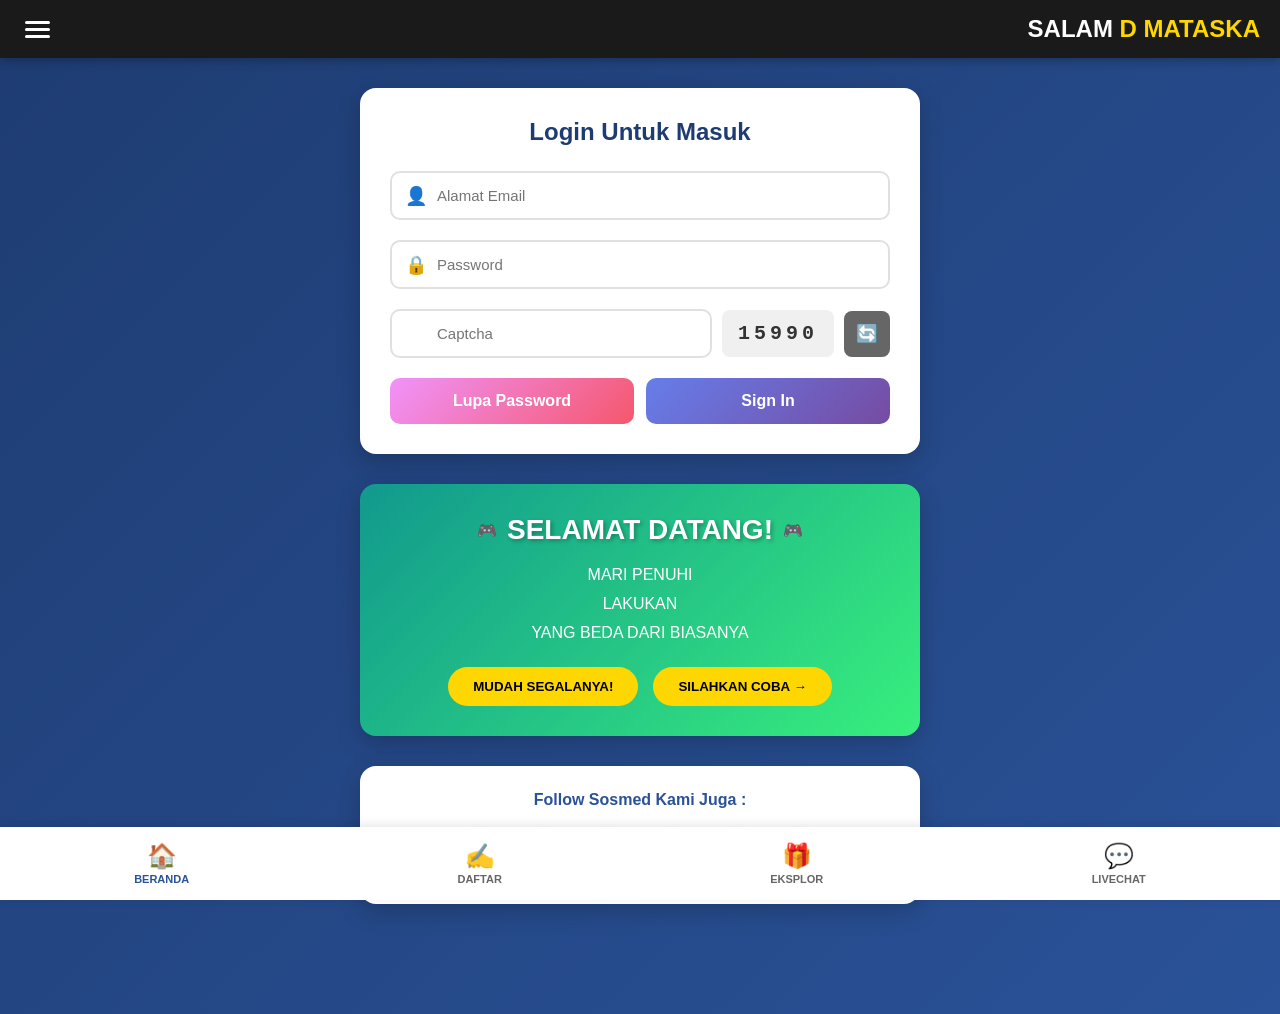
==== commit e365b97d: "Update index.html" ====
--- a/index.html
+++ b/index.html
@@ -29,7 +29,7 @@
 
   <aside class="sidebar" id="sidebar">
     <div class="sidebar-header">
-      <h3> TENTANG KAMI</h3>
+      <h3>🏫 TENTANG KAMI</h3>
       <button class="close-sidebar" id="closeSidebar">&times;</button>
     </div>
     <nav class="sidebar-nav">
@@ -48,7 +48,7 @@
       <h2 class="login-title">Login Untuk Masuk</h2>
       <form id="loginForm" class="login-form">
         <div class="form-group">
-          <span class="input-icon"></span>
+          <span class="input-icon">👤</span>
           <input type="email" id="email" class="form-input" placeholder="Alamat Email" required>
         </div>
         <div class="form-group">
@@ -57,7 +57,7 @@
         </div>
         <div class="form-group">
           <div class="captcha-container">
-            <span class="input-icon">🛡️</span>
+            <span class="input-icon">️</span>
             <input type="text" id="captchaInput" class="form-input" placeholder="Captcha" required>
             <div class="captcha-code" id="captchaCode"></div>
             <button type="button" class="refresh-captcha" id="refreshCaptcha">🔄</button>
@@ -91,10 +91,10 @@
     <div class="social-box">
       <p class="social-title">Follow Sosmed Kami Juga :</p>
       <div class="social-icons">
-        <a href="#" class="social-icon instagram">📷</a>
+        <a href="#" class="social-icon instagram"></a>
         <a href="#" class="social-icon facebook">f</a>
         <a href="#" class="social-icon telegram">✈️</a>
-        <a href="#" class="social-icon twitter"></a>
+        <a href="#" class="social-icon twitter">𝕏</a>
         <a href="#" class="social-icon youtube">▶️</a>
         <a href="#" class="social-icon whatsapp">💬</a>
       </div>
@@ -104,7 +104,7 @@
   <nav class="bottom-nav">
     <a href="#" class="nav-item active"><span class="nav-icon">🏠</span><span class="nav-label">BERANDA</span></a>
     <a href="#" class="nav-item" id="navDaftar"><span class="nav-icon">✍️</span><span class="nav-label">DAFTAR</span></a>
-    <a href="#" class="nav-item" id="navEksplor"><span class="nav-icon"></span><span class="nav-label">EKSPLOR</span></a>
+    <a href="#" class="nav-item" id="navEksplor"><span class="nav-icon">🎁</span><span class="nav-label">EKSPLOR</span></a>
     <a href="#" class="nav-item" id="navLiveChat"><span class="nav-icon">💬</span><span class="nav-label">LIVECHAT</span></a>
   </nav>
 
@@ -112,7 +112,7 @@
     <div class="modal-content modal-large">
       <button class="modal-close" id="closeModalEksplor">&times;</button>
       <div class="modal-header">
-        <div class="modal-icon"></div>
+        <div class="modal-icon">🎁</div>
         <h2>Eksplorasi Dashboard</h2>
         <p>Selamat datang di Sistem Manajemen SDN 139 LAMANDA</p>
       </div>
@@ -122,8 +122,8 @@
           <div class="feature-item"><div class="feature-icon portal">🌐</div><div class="feature-text"><h4>Layanan Portal</h4><p>Akses cepat ke SIAGA Pendis, SIMPKB</p></div></div>
           <div class="feature-item"><div class="feature-icon arsip">📁</div><div class="feature-text"><h4>Dokumen Arsip</h4><p>Penyimpanan dokumen penting</p></div></div>
           <div class="feature-item"><div class="feature-icon statistik">📊</div><div class="feature-text"><h4>Data Statistik</h4><p>Visualisasi data real-time</p></div></div>
-          <div class="feature-item"><div class="feature-icon admin"></div><div class="feature-text"><h4>Administrasi Pembelajaran</h4><p>Modul ajar, penilaian, jadwal</p></div></div>
-          <div class="feature-item"><div class="feature-icon kolab">🤝</div><div class="feature-text"><h4>Kolaborasi</h4><p>Ruang diskusi antar pendidik</p></div></div>
+          <div class="feature-item"><div class="feature-icon admin">📚</div><div class="feature-text"><h4>Administrasi Pembelajaran</h4><p>Modul ajar, penilaian, jadwal</p></div></div>
+          <div class="feature-item"><div class="feature-icon kolab"></div><div class="feature-text"><h4>Kolaborasi</h4><p>Ruang diskusi antar pendidik</p></div></div>
           <div class="feature-item"><div class="feature-icon monitor">👁️</div><div class="feature-text"><h4>Monitoring</h4><p>Pantau progres pembelajaran</p></div></div>
         </div>
       </div>
@@ -169,6 +169,6 @@
   </div>
 
   <div class="loading" id="loading"><div class="spinner"></div></div>
-  <script src="js/main.js"></script>
+  <script type="module" src="js/main.js"></script>
 </body>
 </html>
--- a/css/components/cards.css
+++ b/css/components/cards.css
@@ -0,0 +1,247 @@
+.login-box {
+  background: #fff;
+  border-radius: var(--radius-lg);
+  padding: 30px;
+  margin-bottom: 30px;
+  box-shadow: var(--shadow-md);
+}
+
+.login-title {
+  text-align: center;
+  color: var(--color-primary);
+  font-size: 24px;
+  margin-bottom: 25px;
+}
+
+.info-box {
+  background: #fffbeb;
+  border: 2px solid #fcd34d;
+  border-radius: 12px;
+  padding: 20px;
+  margin-bottom: 30px;
+  display: none;
+}
+
+.info-title {
+  color: #b45309;
+  font-weight: bold;
+  font-size: 14px;
+  text-transform: uppercase;
+  margin-bottom: 8px;
+}
+
+.info-content {
+  color: #92400e;
+  font-size: 15px;
+  line-height: 1.6;
+}
+
+.promo-banner {
+  background: linear-gradient(135deg, #11998e 0%, #38ef7d 100%);
+  border-radius: var(--radius-lg);
+  padding: 30px;
+  text-align: center;
+  margin-bottom: 30px;
+  box-shadow: var(--shadow-md);
+  position: relative;
+  overflow: hidden;
+}
+
+.promo-header {
+  display: flex;
+  justify-content: center;
+  align-items: center;
+  gap: 10px;
+  margin-bottom: 15px;
+}
+
+.promo-header h3 {
+  color: #fff;
+  font-size: 28px;
+  text-shadow: 2px 2px 4px rgba(0, 0, 0, 0.3);
+}
+
+.promo-text {
+  color: #fff;
+  font-size: 16px;
+  line-height: 1.8;
+  margin-bottom: 20px;
+}
+
+.promo-buttons {
+  display: flex;
+  gap: 15px;
+  justify-content: center;
+  flex-wrap: wrap;
+}
+
+.btn-promo {
+  background: var(--color-accent);
+  color: #000;
+  border: none;
+  padding: 12px 25px;
+  border-radius: 25px;
+  font-weight: bold;
+  cursor: pointer;
+  transition: all 0.3s;
+}
+
+.btn-promo:hover {
+  transform: scale(1.05);
+}
+
+.social-box {
+  background: #fff;
+  border-radius: var(--radius-lg);
+  padding: 25px;
+  text-align: center;
+  box-shadow: var(--shadow-md);
+}
+
+.social-title {
+  color: var(--color-secondary);
+  font-size: 16px;
+  margin-bottom: 20px;
+  font-weight: bold;
+}
+
+.social-icons {
+  display: flex;
+  justify-content: center;
+  gap: 15px;
+  flex-wrap: wrap;
+}
+
+.social-icon {
+  width: 50px;
+  height: 50px;
+  border-radius: 50%;
+  display: flex;
+  align-items: center;
+  justify-content: center;
+  color: #fff;
+  font-size: 22px;
+  transition: all 0.3s;
+  box-shadow: 0 4px 8px rgba(0, 0, 0, 0.2);
+}
+
+.social-icon:hover {
+  transform: translateY(-4px) rotate(5deg);
+}
+
+.instagram { background: linear-gradient(45deg, #f09433, #e6683c, #dc2743, #cc2366, #bc1888); }
+.facebook { background: #1877f2; }
+.telegram { background: #0088cc; }
+.twitter { background: #000; }
+.youtube { background: #ff0000; }
+.whatsapp { background: #25d366; }
+
+.feature-grid {
+  display: grid;
+  grid-template-columns: repeat(auto-fit, minmax(280px, 1fr));
+  gap: 15px;
+  margin-bottom: 20px;
+}
+
+.feature-item {
+  display: flex;
+  gap: 15px;
+  padding: 15px;
+  background: #f8fafc;
+  border-radius: var(--radius-md);
+  border: 1px solid #e2e8f0;
+  transition: all 0.3s;
+}
+
+.feature-item:hover {
+  transform: translateY(-3px);
+  box-shadow: 0 4px 12px rgba(0, 0, 0, 0.1);
+  border-color: var(--color-secondary);
+}
+
+.feature-icon {
+  width: 50px;
+  height: 50px;
+  border-radius: var(--radius-md);
+  display: flex;
+  align-items: center;
+  justify-content: center;
+  font-size: 24px;
+  flex-shrink: 0;
+}
+
+.feature-icon.portal { background: #dbeafe; }
+.feature-icon.arsip { background: #fef3c7; }
+.feature-icon.statistik { background: #d1fae5; }
+.feature-icon.admin { background: #fce7f3; }
+.feature-icon.kolab { background: #e0e7ff; }
+.feature-icon.monitor { background: #fee2e2; }
+
+.feature-text h4 {
+  color: #0f172a;
+  margin-bottom: 5px;
+  font-size: 15px;
+}
+
+.feature-text p {
+  color: #64748b;
+  font-size: 13px;
+  line-height: 1.4;
+}
+
+.choice-card {
+  display: flex;
+  align-items: center;
+  gap: 15px;
+  padding: 20px;
+  background: #f8fafc;
+  border: 2px solid #e2e8f0;
+  border-radius: 12px;
+  color: inherit;
+  margin-bottom: 15px;
+  transition: all 0.3s;
+}
+
+.choice-card:hover {
+  border-color: var(--color-secondary);
+  background: #eff6ff;
+  transform: translateY(-3px);
+  box-shadow: 0 4px 12px rgba(42, 82, 152, 0.15);
+}
+
+.choice-icon {
+  width: 50px;
+  height: 50px;
+  border-radius: var(--radius-md);
+  display: flex;
+  align-items: center;
+  justify-content: center;
+  font-size: 24px;
+  flex-shrink: 0;
+}
+
+.choice-icon.member { background: #dbeafe; }
+.choice-icon.ppdb { background: #fef3c7; }
+
+.choice-text { flex: 1; }
+.choice-text h3 { color: #0f172a; margin-bottom: 5px; font-size: 16px; }
+.choice-text p { color: #64748b; font-size: 13px; }
+
+.choice-arrow {
+  font-size: 24px;
+  color: #94a3b8;
+  transition: transform 0.3s;
+}
+
+.choice-card:hover .choice-arrow {
+  transform: translateX(5px);
+  color: var(--color-secondary);
+}
+
+.section-title {
+  color: var(--color-primary);
+  font-size: 18px;
+  margin-bottom: 20px;
+  padding-left: 15px;
+  border-left: 4px solid var(--color-accent);
+}
--- a/css/pages/login.css
+++ b/css/pages/login.css
@@ -0,0 +1 @@
+/* Khusus penyesuaian halaman login jika diperlukan di masa depan */
